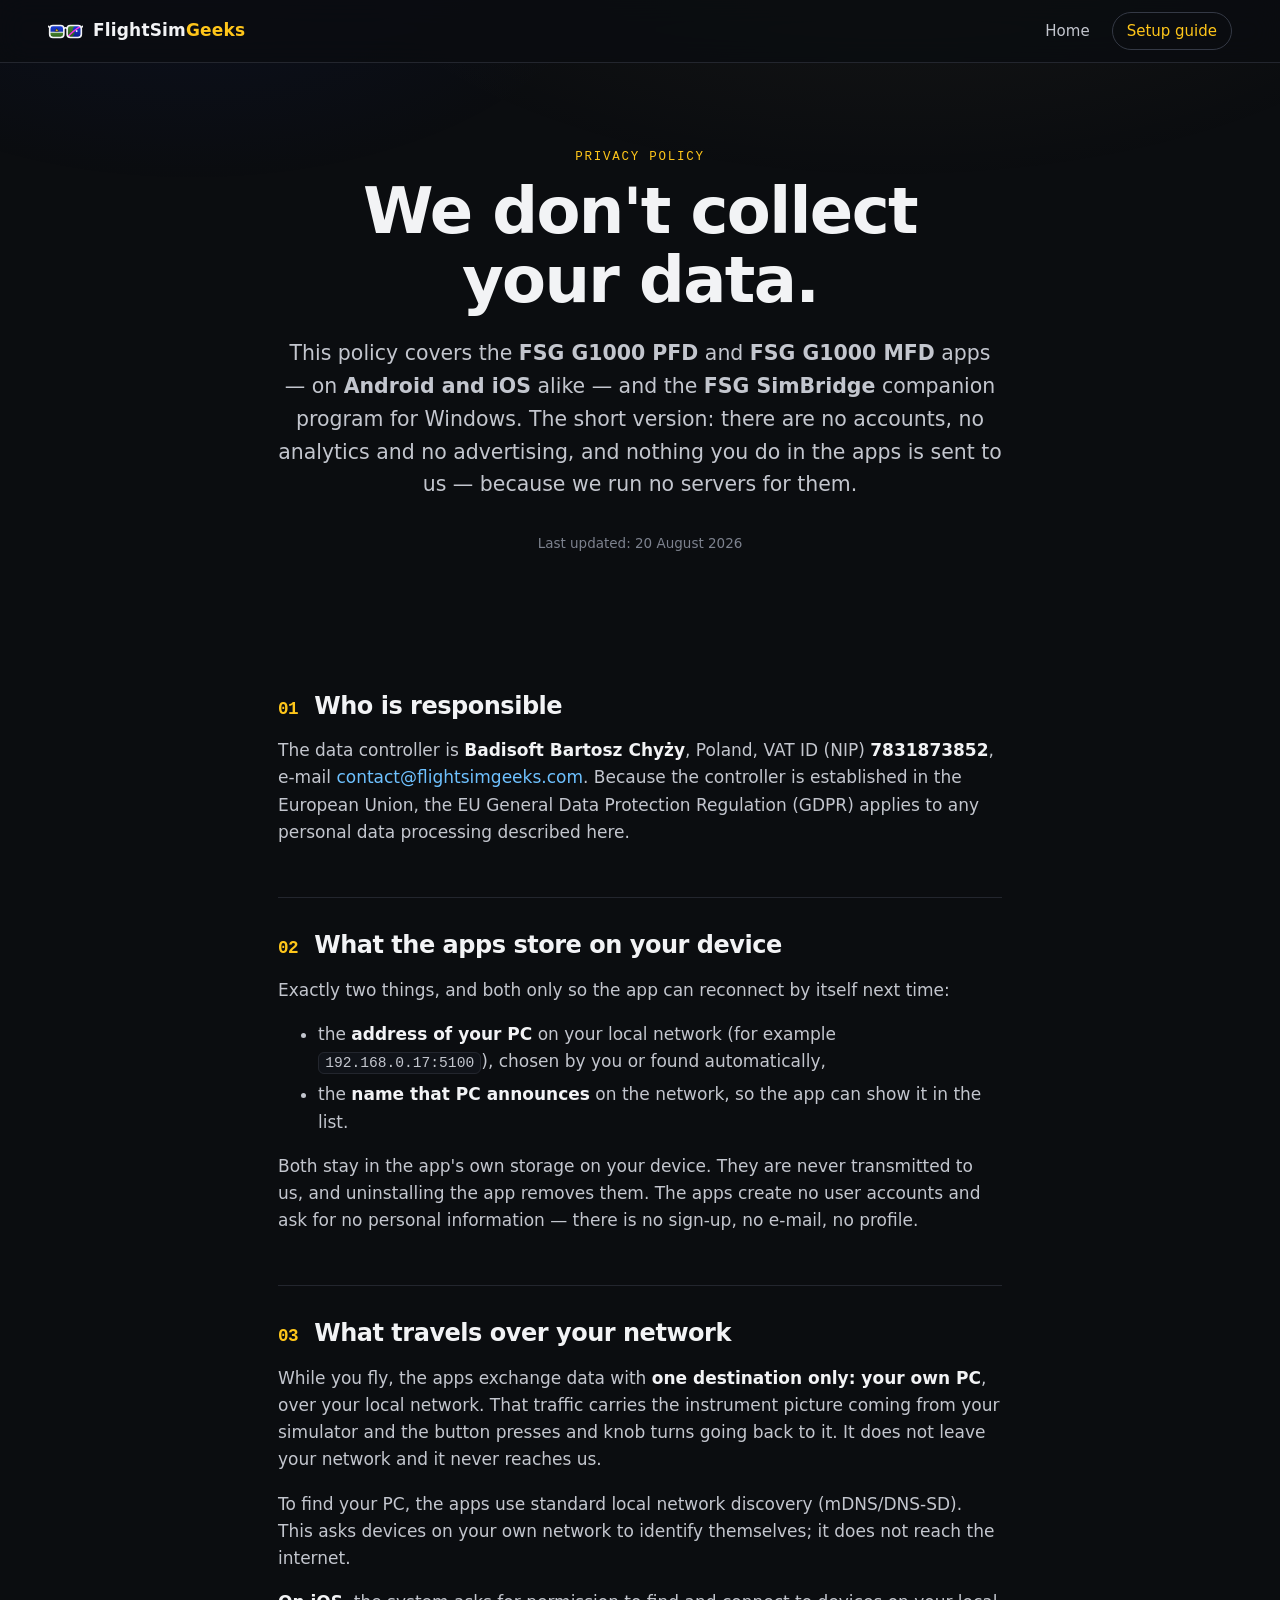
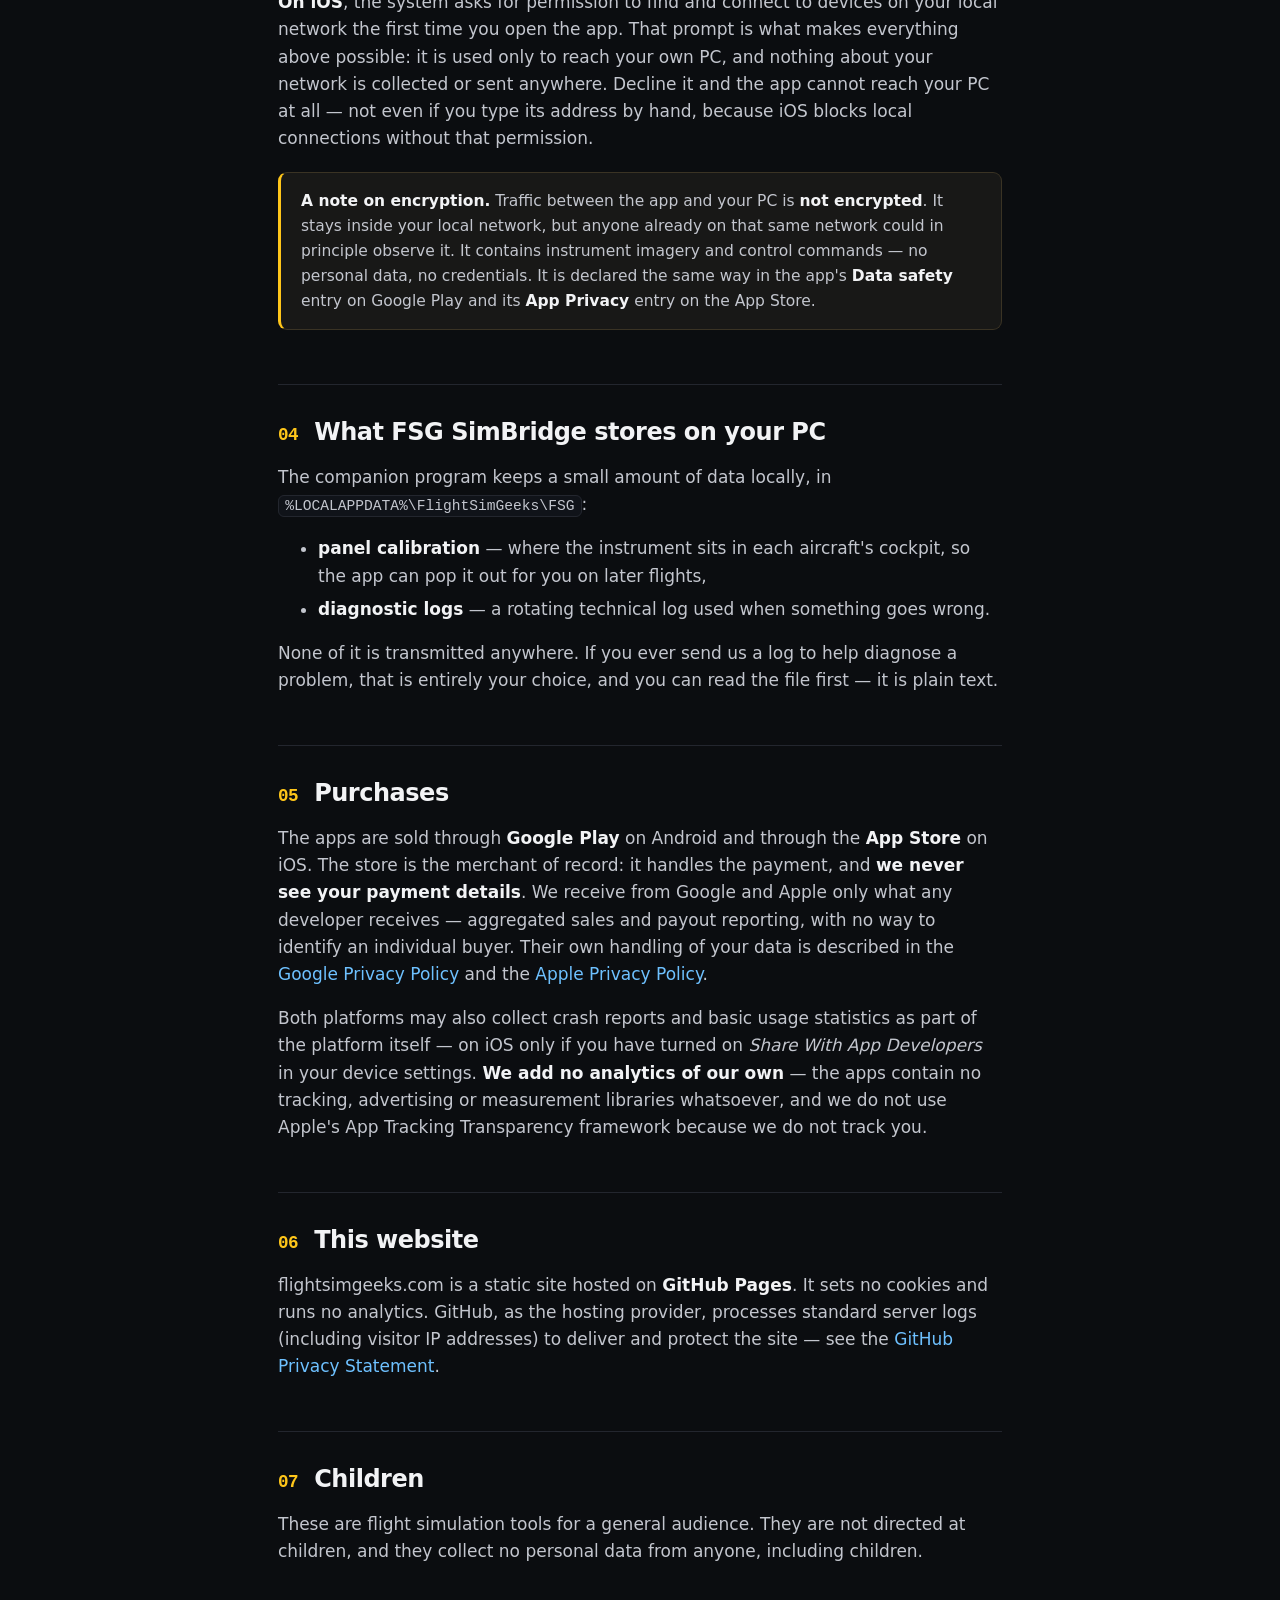
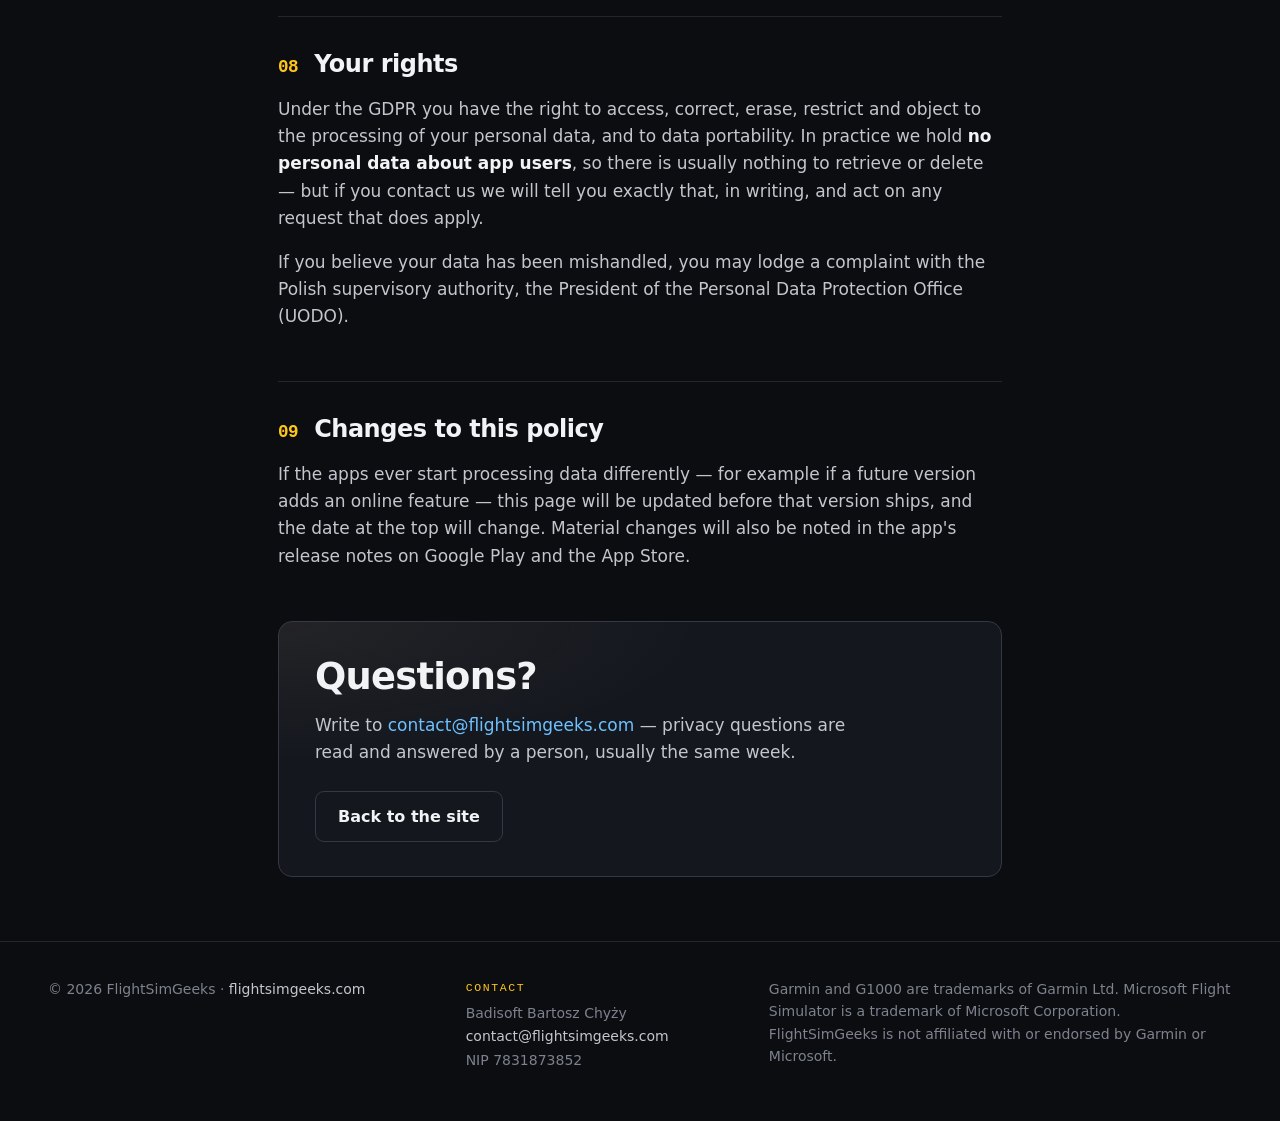
==== privacy/index.html @ 8a88ab3f "prods" ====
<!doctype html>
<html lang="en">
<head>
  <meta charset="utf-8">
  <meta name="viewport" content="width=device-width, initial-scale=1">
  <title>FlightSimGeeks | Privacy Policy</title>
  <meta name="description" content="Privacy policy for the FSG G1000 PFD and FSG G1000 MFD apps and the FSG SimBridge companion program. No accounts, no analytics, no data sent to us.">
  <meta name="theme-color" content="#0b0d10">
  <!-- Komplet og: ten adres jest wklejany w listingi sklepów i w odpowiedzi na pytania
       o prywatność — bez tego udostępniony link pokazuje goły URL. -->
  <meta property="og:site_name" content="FlightSimGeeks">
  <meta property="og:title" content="Privacy Policy — FlightSimGeeks">
  <meta property="og:description" content="No accounts, no analytics, no advertising: the FSG G1000 apps talk to one destination only — your own PC on your own network.">
  <meta property="og:type" content="website">
  <!-- ⚠ Ten adres trafia do listingu obu aplikacji w Google Play i w App Store i musi żyć
       tak długo, jak aplikacje stoją w sklepach. Nie zmieniać ścieżki /privacy/. -->
  <meta property="og:url" content="https://flightsimgeeks.com/privacy/">
  <meta property="og:image" content="https://flightsimgeeks.com/assets/img/og-image.jpg">
  <meta property="og:image:width" content="1200">
  <meta property="og:image:height" content="630">
  <meta property="og:image:alt" content="The FSG G1000 PFD app: a live primary flight display framed by the touch bezel with knobs, softkeys and autopilot keys.">
  <meta name="twitter:card" content="summary_large_image">
  <link rel="canonical" href="https://flightsimgeeks.com/privacy/">
  <link rel="icon" type="image/svg+xml" href="../assets/img/favicon.svg">
  <link rel="apple-touch-icon" href="../assets/img/apple-touch-icon.png">
  <link rel="stylesheet" href="../assets/site.css">
</head>
<body>

<header class="nav">
  <div class="container nav-inner">
    <a class="brand" href="../">
      <img src="../assets/img/logo-fsg.svg" alt="" width="35" height="24">
      <span>FlightSim<span class="brand-accent">Geeks</span></span>
    </a>
    <nav class="nav-links">
      <a href="../">Home</a>
      <a class="nav-cta" href="../setup/">Setup guide</a>
    </nav>
  </div>
</header>

<main>
  <section class="hero">
    <div class="container guide">
      <p class="kicker">Privacy Policy</p>
      <h1>We don't collect your data.</h1>
      <p class="lead">
        This policy covers the <b>FSG G1000 PFD</b> and <b>FSG G1000 MFD</b> apps — on
        <b>Android and iOS</b> alike — and the <b>FSG SimBridge</b> companion program for
        Windows. The short version: there are no accounts, no analytics and no advertising,
        and nothing you do in the apps is sent to us — because we run no servers for them.
      </p>
      <p class="fineprint">Last updated: 20 August 2026</p>
    </div>
  </section>

  <section class="mt-0">
    <div class="container guide">

      <div class="guide-step">
        <h2><span class="no">01</span>Who is responsible</h2>
        <p>
          The data controller is <b>Badisoft Bartosz Chyży</b>, Poland, VAT ID (NIP)
          <b>7831873852</b>, e-mail <a href="mailto:contact@flightsimgeeks.com">contact@flightsimgeeks.com</a>.
          Because the controller is established in the European Union, the EU General Data
          Protection Regulation (GDPR) applies to any personal data processing described here.
        </p>
      </div>

      <div class="guide-step">
        <h2><span class="no">02</span>What the apps store on your device</h2>
        <p>Exactly two things, and both only so the app can reconnect by itself next time:</p>
        <ul>
          <li>the <b>address of your PC</b> on your local network (for example
              <code>192.168.0.17:5100</code>), chosen by you or found automatically,</li>
          <li>the <b>name that PC announces</b> on the network, so the app can show it in the list.</li>
        </ul>
        <p>
          Both stay in the app's own storage on your device. They are never transmitted to us,
          and uninstalling the app removes them. The apps create no user accounts and ask for
          no personal information — there is no sign-up, no e-mail, no profile.
        </p>
      </div>

      <div class="guide-step">
        <h2><span class="no">03</span>What travels over your network</h2>
        <p>
          While you fly, the apps exchange data with <b>one destination only: your own PC</b>,
          over your local network. That traffic carries the instrument picture coming from your
          simulator and the button presses and knob turns going back to it. It does not leave
          your network and it never reaches us.
        </p>
        <p>
          To find your PC, the apps use standard local network discovery (mDNS/DNS-SD). This
          asks devices on your own network to identify themselves; it does not reach the internet.
        </p>
        <p>
          <b>On iOS</b>, the system asks for permission to find and connect to devices on your
          local network the first time you open the app. That prompt is what makes everything
          above possible: it is used only to reach your own PC, and nothing about your network
          is collected or sent anywhere. Decline it and the app cannot reach your PC at all —
          not even if you type its address by hand, because iOS blocks local connections
          without that permission.
        </p>
        <div class="callout warn">
          <b>A note on encryption.</b> Traffic between the app and your PC is
          <b>not encrypted</b>. It stays inside your local network, but anyone already on
          that same network could in principle observe it. It contains instrument imagery
          and control commands — no personal data, no credentials. It is declared the same
          way in the app's <b>Data safety</b> entry on Google Play and its <b>App Privacy</b>
          entry on the App Store.
        </div>
      </div>

      <div class="guide-step">
        <h2><span class="no">04</span>What FSG SimBridge stores on your PC</h2>
        <p>
          The companion program keeps a small amount of data locally, in
          <code>%LOCALAPPDATA%\FlightSimGeeks\FSG</code>:
        </p>
        <ul>
          <li><b>panel calibration</b> — where the instrument sits in each aircraft's cockpit,
              so the app can pop it out for you on later flights,</li>
          <li><b>diagnostic logs</b> — a rotating technical log used when something goes wrong.</li>
        </ul>
        <p>
          None of it is transmitted anywhere. If you ever send us a log to help diagnose a
          problem, that is entirely your choice, and you can read the file first — it is
          plain text.
        </p>
      </div>

      <div class="guide-step">
        <h2><span class="no">05</span>Purchases</h2>
        <p>
          The apps are sold through <b>Google Play</b> on Android and through the
          <b>App Store</b> on iOS. The store is the merchant of record: it handles the payment,
          and <b>we never see your payment details</b>. We receive from Google and Apple only
          what any developer receives — aggregated sales and payout reporting, with no way to
          identify an individual buyer. Their own handling of your data is described in the
          <a href="https://policies.google.com/privacy" rel="noopener">Google Privacy Policy</a>
          and the
          <a href="https://www.apple.com/legal/privacy/" rel="noopener">Apple Privacy Policy</a>.
        </p>
        <p>
          Both platforms may also collect crash reports and basic usage statistics as part of the
          platform itself — on iOS only if you have turned on <i>Share With App Developers</i> in
          your device settings. <b>We add no analytics of our own</b> — the apps contain no
          tracking, advertising or measurement libraries whatsoever, and we do not use Apple's
          App Tracking Transparency framework because we do not track you.
        </p>
      </div>

      <div class="guide-step">
        <h2><span class="no">06</span>This website</h2>
        <p>
          flightsimgeeks.com is a static site hosted on <b>GitHub Pages</b>. It sets no cookies
          and runs no analytics. GitHub, as the hosting provider, processes standard server logs
          (including visitor IP addresses) to deliver and protect the site — see the
          <a href="https://docs.github.com/site-policy/privacy-policies/github-general-privacy-statement" rel="noopener">GitHub Privacy Statement</a>.
        </p>
      </div>

      <div class="guide-step">
        <h2><span class="no">07</span>Children</h2>
        <p>
          These are flight simulation tools for a general audience. They are not directed at
          children, and they collect no personal data from anyone, including children.
        </p>
      </div>

      <div class="guide-step">
        <h2><span class="no">08</span>Your rights</h2>
        <p>
          Under the GDPR you have the right to access, correct, erase, restrict and object to
          the processing of your personal data, and to data portability. In practice we hold
          <b>no personal data about app users</b>, so there is usually nothing to retrieve or
          delete — but if you contact us we will tell you exactly that, in writing, and act on
          any request that does apply.
        </p>
        <p>
          If you believe your data has been mishandled, you may lodge a complaint with the Polish
          supervisory authority, the President of the Personal Data Protection Office (UODO).
        </p>
      </div>

      <div class="guide-step">
        <h2><span class="no">09</span>Changes to this policy</h2>
        <p>
          If the apps ever start processing data differently — for example if a future version
          adds an online feature — this page will be updated before that version ships, and the
          date at the top will change. Material changes will also be noted in the app's release
          notes on Google Play and the App Store.
        </p>
      </div>

      <div class="setup-teaser">
        <div>
          <h2 class="mt-0">Questions?</h2>
          <p class="teaser-lead">
            Write to <a href="mailto:contact@flightsimgeeks.com">contact@flightsimgeeks.com</a> — privacy
            questions are read and answered by a person, usually the same week.
          </p>
        </div>
        <a class="btn btn-ghost" href="../">Back to the site</a>
      </div>

    </div>
  </section>
</main>

<footer>
  <div class="container footer-inner">
    <div>
      © 2026 FlightSimGeeks ·
      <a href="../">flightsimgeeks.com</a>
    </div>
    <div class="footer-contact">
      <span class="footer-label">Contact</span>
      Badisoft Bartosz Chyży<br>
      <a href="mailto:contact@flightsimgeeks.com">contact@flightsimgeeks.com</a><br>
      NIP 7831873852
    </div>
    <div class="trademark">
      Garmin and G1000 are trademarks of Garmin Ltd. Microsoft Flight Simulator is a trademark
      of Microsoft Corporation. FlightSimGeeks is not affiliated with or endorsed by Garmin
      or Microsoft.
    </div>
  </div>
</footer>

</body>
</html>
---- assets/site.css ----
/* FlightSimGeeks — wspólny arkusz obu stron.
   Świadomie jeden, ciemny motyw: produkt to nocny kokpit (czarny bezel G1000),
   strona ma wyglądać jak jego przedłużenie. Zero zewnętrznych zależności —
   fonty systemowe, wszystko w tym pliku. */

:root {
  /* Tła: dokładnie rodzina aplikacji — splash/bezel to #0B0D10 (fsg_colors.xml),
     ekrany startowe grają odcieniami #07080a–#14161c. */
  --bg: #0b0d10;
  --bg-elev: #101319;
  --bg-card: #14171e;
  --border: #23262e;
  --border-bright: #343945;

  /* Tekst — wartości z ekranów startowych aplikacji (styles.css klienta). */
  --text: #f2f3f5;
  --text-dim: #c3c6ce;
  --muted: #7d828e;

  /* Akcenty żywcem z aplikacji: #FFC61A (znak PFD, logo, favicon), magenta #F531E0
     (znak MFD), błękit #6ec1ff (odnośniki), zieleń #6ee38a (stan ready).
     Strona ma dokładnie jedną żółć — kanarkową ze znaku; --accent-strong to jej
     jaśniejszy odcień na hover, nie osobny kolor. */
  --accent: #ffc61a;
  --accent-strong: #ffd65c;
  --link: #6ec1ff;
  --link-strong: #9dd6ff;
  --magenta: #f531e0;
  --ok: #6ee38a;

  --radius: 14px;
  --radius-sm: 9px;
  /* 1080 wyglądało biednie na monitorach 21:9 — strona ma oddychać na szerokich ekranach. */
  --container: 1360px;

  --font: ui-sans-serif, system-ui, "Segoe UI", Roboto, "Helvetica Neue", Arial, sans-serif;
  --mono: ui-monospace, "Cascadia Code", "JetBrains Mono", Consolas, monospace;
}

* { box-sizing: border-box; }

@media (prefers-reduced-motion: no-preference) {
  html { scroll-behavior: smooth; }
}

/* Kotwice nie mogą chować nagłówka pod przyklejonym paskiem nawigacji (62px). */
[id] { scroll-margin-top: 78px; }

/* Widoczny fokus dla klawiatury — domyślna obwódka UA ginie na tym tle. */
:is(a, button, summary):focus-visible {
  outline: 2px solid var(--link);
  outline-offset: 2px;
}

body {
  margin: 0;
  background: var(--bg);
  color: var(--text);
  font-family: var(--font);
  font-size: 17px;
  line-height: 1.6;
  -webkit-font-smoothing: antialiased;
  text-rendering: optimizeLegibility;
}

/* Delikatna poświata u góry strony — jedyny "efekt", reszta to typografia. */
body::before {
  content: "";
  position: fixed;
  inset: 0;
  pointer-events: none;
  background:
    radial-gradient(900px 420px at 70% -10%, rgba(224, 200, 143, 0.06), transparent 65%),
    radial-gradient(700px 380px at 15% -5%, rgba(27, 62, 214, 0.08), transparent 60%);
  z-index: 0;
}

main, header, footer { position: relative; z-index: 1; }

a { color: var(--link); text-decoration: none; }
a:hover { color: var(--link-strong); text-decoration: underline; text-underline-offset: 3px; }

code, kbd {
  font-family: var(--mono);
  font-size: 0.86em;
  background: var(--bg-elev);
  border: 1px solid var(--border);
  border-radius: 6px;
  padding: 0.12em 0.42em;
}

/* Klawisz to zawsze jeden krótki token — nigdy się nie łamie. */
kbd { white-space: nowrap; border-bottom-width: 2px; }

/* Kod też zostaje w jednej linii, dopóki się mieści: break-word dzieli słowo dopiero
   wtedy, gdy inaczej wypchnęłoby stronę w bok. Robiła to ścieżka
   %LOCALAPPDATA%\FlightSimGeeks\FSG w polityce prywatności przy 320px. Krótkie tokeny
   (192.168.0.17, ipconfig) mieszczą się zawsze, więc nigdy nie są dzielone. */
code { overflow-wrap: break-word; }

.container {
  max-width: var(--container);
  margin: 0 auto;
  padding: 0 clamp(24px, 4vw, 48px);
}

/* ── Nawigacja ─────────────────────────────────────────────────────────── */

.nav {
  position: sticky;
  top: 0;
  z-index: 10;
  backdrop-filter: blur(14px);
  background: rgba(10, 13, 17, 0.82);
  border-bottom: 1px solid var(--border);
}

.nav-inner {
  display: flex;
  align-items: center;
  gap: 28px;
  min-height: 62px;
}

.brand {
  display: flex;
  align-items: center;
  gap: 10px;
  font-weight: 700;
  letter-spacing: 0.01em;
  color: var(--text);
  white-space: nowrap;
}
.brand:hover { text-decoration: none; color: var(--text); }
.brand svg, .brand img { display: block; }
.brand-accent { color: var(--accent); }

.nav-links {
  display: flex;
  align-items: center;
  gap: 22px;
  margin-left: auto;
  font-size: 15px;
}
.nav-links a { color: var(--text-dim); }
.nav-links a:hover { color: var(--text); text-decoration: none; }
.nav-links a.nav-cta {
  color: var(--accent);
  border: 1px solid var(--border-bright);
  border-radius: 999px;
  padding: 6px 14px;
}
.nav-links a.nav-cta:hover { border-color: var(--accent); }

/* ── Hero ──────────────────────────────────────────────────────────────── */

/* Hero jest wyśrodkowany: urządzenia pod spodem są symetryczne, więc tekst
   dosunięty do lewej robił nierównowagę na szerokich ekranach. */
.hero { padding: 84px 0 40px; text-align: center; }

.hero h1 {
  font-size: clamp(2.3rem, 5vw, 4.2rem);
  line-height: 1.08;
  letter-spacing: -0.025em;
  margin: 0 auto 22px;
}

.hero h1 .grad {
  background: linear-gradient(92deg, var(--accent) 10%, var(--magenta) 90%);
  -webkit-background-clip: text;
  background-clip: text;
  color: transparent;
}

.hero .lead {
  font-size: clamp(1.05rem, 1.6vw, 1.3rem);
  color: var(--text-dim);
  /* Co najmniej szerokość akapitów sekcji (720px) — na dużych ekranach więcej. */
  max-width: 72ch;
  margin: 0 auto 32px;
}

.hero-actions {
  display: flex;
  flex-wrap: wrap;
  gap: 14px;
  align-items: center;
  justify-content: center;
}

/* Wizual pod hero: dwa urządzenia (PFD + MFD) obok siebie na szerokich ekranach,
   jedno pod drugim na wąskich. Ma własny, dużo szerszy kontener niż reszta strony —
   tablety mają robić wrażenie. */
.container-hero {
  max-width: 1880px;
  margin: 0 auto;
  padding: 0 clamp(24px, 3vw, 48px);
}

.hero-visual { margin: 56px 0 8px; }
.hero-devices {
  display: grid;
  gap: clamp(18px, 2.5vw, 30px);
  grid-template-columns: repeat(auto-fit, minmax(440px, 1fr));
  align-items: start;
}
@media (max-width: 520px) {
  .hero-devices { grid-template-columns: 1fr; }
}
.hero-devices .device { max-width: none; }
.device-label {
  text-align: center;
  font-family: var(--mono);
  font-size: 12.5px;
  letter-spacing: 0.14em;
  text-transform: uppercase;
  color: var(--accent);
  margin: 14px 0 0;
}
.device-label.is-magenta { color: var(--magenta); }

/* ── Przyciski i odznaki sklepów ───────────────────────────────────────── */

.btn {
  display: inline-flex;
  align-items: center;
  gap: 10px;
  border-radius: var(--radius-sm);
  padding: 12px 22px;
  font-size: 16px;
  font-weight: 600;
  border: 1px solid transparent;
  cursor: pointer;
}
.btn:hover { text-decoration: none; }

.btn-primary {
  background: var(--accent);
  color: #241a05;
}
.btn-primary:hover { background: var(--accent-strong); color: #241a05; }

.btn-ghost {
  border-color: var(--border-bright);
  color: var(--text);
}
.btn-ghost:hover { border-color: var(--accent); color: var(--text); }

/* Element jeszcze nieaktywny (np. pobieranie przed publikacją wydania). */
.btn.is-soon { opacity: 0.7; pointer-events: none; }

/* Odznaki sklepów: ciemne pigułki z glifem i dwiema liniami tekstu. */
.store-badge {
  display: inline-flex;
  align-items: center;
  gap: 11px;
  background: #05070a;
  border: 1px solid var(--border-bright);
  border-radius: 12px;
  padding: 9px 18px 9px 14px;
  color: var(--text);
  line-height: 1.15;
}
.store-badge:hover { border-color: var(--accent); text-decoration: none; color: var(--text); }
.store-badge svg { flex: none; }
.store-badge .small { display: block; font-size: 11px; color: var(--text-dim); }
.store-badge .big { display: block; font-size: 16.5px; font-weight: 650; letter-spacing: 0.01em; }
.store-badge.is-soon { opacity: 0.7; pointer-events: none; filter: saturate(0.6); }

.store-note { font-size: 13px; color: var(--muted); margin-top: 10px; }

/* ── Sekcje ────────────────────────────────────────────────────────────── */

section { padding: 64px 0; }

.section-head { max-width: 720px; margin-bottom: 44px; }

.kicker {
  font-family: var(--mono);
  font-size: 12.5px;
  letter-spacing: 0.14em;
  text-transform: uppercase;
  color: var(--accent);
  margin: 0 0 10px;
}

h2 {
  font-size: clamp(1.7rem, 3.4vw, 2.3rem);
  line-height: 1.15;
  letter-spacing: -0.02em;
  margin: 0 0 14px;
}

.section-head p { color: var(--text-dim); margin: 0; }

/* ── Karty features ────────────────────────────────────────────────────── */

/* min(…, 100%) w każdej siatce: bez tego auto-fit wymusza tor szerszy niż kontener
   i strona dostaje poziomy pasek przewijania na wąskim telefonie (karty produktów
   robiły to przy 320px). Powyżej progu układ jest identyczny co do piksela. */
.grid {
  display: grid;
  gap: 18px;
  grid-template-columns: repeat(auto-fit, minmax(min(270px, 100%), 1fr));
}
/* Sześć kart features: na szerokim ekranie 3+3 zamiast 4+2. */
@media (min-width: 1100px) {
  .grid { grid-template-columns: repeat(3, 1fr); }
}

.card {
  background: var(--bg-card);
  border: 1px solid var(--border);
  border-radius: var(--radius);
  padding: 24px;
}
.card:hover { border-color: var(--border-bright); }

.card h3 {
  margin: 0 0 8px;
  font-size: 1.08rem;
  letter-spacing: -0.01em;
  display: flex;
  align-items: center;
  gap: 10px;
}
.card h3 svg { flex: none; color: var(--accent); }
.card p { margin: 0; color: var(--text-dim); font-size: 15.5px; }

/* ── "Jak to działa" — trzy kroki ──────────────────────────────────────── */

.steps {
  display: grid;
  gap: 18px;
  grid-template-columns: repeat(auto-fit, minmax(min(250px, 100%), 1fr));
  counter-reset: step;
}

.step {
  background: var(--bg-card);
  border: 1px solid var(--border);
  border-radius: var(--radius);
  padding: 24px;
  counter-increment: step;
}

.step::before {
  content: "0" counter(step);
  display: block;
  font-family: var(--mono);
  font-size: 13px;
  color: var(--accent);
  letter-spacing: 0.12em;
  margin-bottom: 12px;
}

.step h3 { margin: 0 0 8px; font-size: 1.08rem; }
.step p { margin: 0; color: var(--text-dim); font-size: 15.5px; }

/* ── Statystyki (liczby zmierzone) ─────────────────────────────────────── */

.stats {
  display: grid;
  gap: 18px;
  grid-template-columns: repeat(auto-fit, minmax(min(200px, 100%), 1fr));
  text-align: center;
}

.stat {
  border: 1px solid var(--border);
  border-radius: var(--radius);
  padding: 26px 18px;
  background: var(--bg-elev);
}

.stat .num {
  font-family: var(--mono);
  font-size: clamp(1.9rem, 4vw, 2.6rem);
  font-weight: 700;
  color: var(--accent);
  letter-spacing: -0.02em;
}
.stat .num sub, .stat .num small { font-size: 0.45em; color: var(--text-dim); font-weight: 500; }
.stat .desc { color: var(--text-dim); font-size: 14.5px; margin-top: 6px; }

/* ── Sekcja produktów (PFD / MFD) ──────────────────────────────────────── */

.products {
  display: grid;
  gap: 22px;
  grid-template-columns: repeat(auto-fit, minmax(min(320px, 100%), 1fr));
}

.product {
  background: var(--bg-card);
  border: 1px solid var(--border);
  border-radius: var(--radius);
  padding: 28px;
  display: flex;
  flex-direction: column;
  gap: 14px;
}

.product .tag {
  align-self: flex-start;
  font-family: var(--mono);
  font-size: 12px;
  letter-spacing: 0.12em;
  padding: 4px 10px;
  border-radius: 999px;
  border: 1px solid var(--border-bright);
  color: var(--accent);
}
.product .tag.tag-magenta { color: var(--magenta); }

.product h3 { margin: 0; font-size: 1.35rem; letter-spacing: -0.015em; }
.product p { margin: 0; color: var(--text-dim); font-size: 15.5px; flex-grow: 1; }
.badges { display: flex; flex-wrap: wrap; gap: 10px; }
.product img { width: 100%; height: auto; border-radius: var(--radius-sm); border: 1px solid var(--border); background: #000; }
.product .product-icon { width: 64px; height: 64px; border: 0; background: none; }

/* ── Callouty ──────────────────────────────────────────────────────────── */

/* Wzór .startup-fix z aplikacji: cienka ramka, lewa krawędź akcentem, tło ledwo podbite. */
.callout {
  border: 1px solid var(--border);
  border-left: 3px solid var(--link);
  background: var(--bg-elev);
  border-radius: var(--radius-sm);
  padding: 16px 20px;
  font-size: 15.5px;
  color: var(--text-dim);
  margin: 20px 0;
}
.callout.warn {
  border-color: #3a3324;
  border-left: 3px solid var(--accent);
  background: rgba(224, 200, 143, 0.06);
}
.callout b, .callout strong { color: var(--text); }

/* ── Strona setup: kroki-numerowane sekcje ─────────────────────────────── */

/* Prosta proza instrukcji zostaje w szerokości czytelnej dla oka,
   niezależnie od szerokości kontenera. */
.guide { max-width: 820px; }

.guide-step { padding: 34px 0; border-top: 1px solid var(--border); }
.guide-step:first-of-type { border-top: 0; }

.guide-step > h2 {
  display: flex;
  align-items: baseline;
  gap: 16px;
  font-size: 1.5rem;
}

.guide-step .no {
  font-family: var(--mono);
  color: var(--accent);
  font-size: 1.1rem;
  flex: none;
}

.guide-step p, .guide-step li { color: var(--text-dim); }
.guide-step li { margin: 6px 0; }
.guide-step b, .guide-step strong { color: var(--text); }
.guide-step img { max-width: 100%; border-radius: var(--radius-sm); border: 1px solid var(--border); }

/* Checklista jak w aplikacji (ekran "Required on your PC"). */
.checklist { list-style: none; padding: 0; margin: 16px 0; }
.checklist li {
  display: flex;
  align-items: center;
  gap: 12px;
  padding: 10px 16px;
  border: 1px solid var(--border);
  border-radius: var(--radius-sm);
  margin: 8px 0;
  background: var(--bg-elev);
  font-size: 15.5px;
}
.checklist .dot {
  flex: none;
  width: 9px; height: 9px;
  border-radius: 50%;
  background: var(--ok);
  box-shadow: 0 0 8px rgba(110, 227, 138, 0.55); /* poświata jak .startup-dot w aplikacji */
}

/* ── Akordeon (FAQ / troubleshooting) ──────────────────────────────────── */

details {
  border: 1px solid var(--border);
  border-radius: var(--radius-sm);
  background: var(--bg-card);
  margin: 10px 0;
  overflow: hidden;
}

summary {
  cursor: pointer;
  padding: 15px 20px;
  font-weight: 600;
  font-size: 15.5px;
  list-style: none;
  display: flex;
  align-items: center;
  gap: 12px;
}
summary::-webkit-details-marker { display: none; }
summary::before {
  content: "+";
  font-family: var(--mono);
  color: var(--accent);
  flex: none;
  width: 1em;
}
details[open] summary::before { content: "–"; }
details .body { padding: 0 20px 18px 20px; color: var(--text-dim); font-size: 15px; }
details .body > :first-child { margin-top: 0; }
details .body > :last-child { margin-bottom: 0; }

/* ── Stopka ────────────────────────────────────────────────────────────── */

footer {
  border-top: 1px solid var(--border);
  padding: 36px 0 48px;
  color: var(--muted);
  font-size: 14px;
}
.footer-inner { display: flex; flex-wrap: wrap; gap: 18px 40px; justify-content: space-between; }
.footer-inner a { color: var(--text-dim); }

/* ── Ramka urządzenia (zrzut z aplikacji w "tablecie") ─────────────────── */

.device {
  max-width: 920px;
  margin: 0 auto;
  padding: clamp(10px, 1.8vw, 18px);
  background: linear-gradient(180deg, #17171b, #0d0d0f 60%);
  border: 1px solid #26262b;
  border-radius: 22px;
  box-shadow:
    inset 0 1px 0 rgba(255, 255, 255, 0.06),
    0 30px 90px rgba(0, 0, 0, 0.6);
}
.device img {
  display: block;
  width: 100%;
  height: auto;
  border-radius: 10px;
  background: #000;
}

.visual-caption {
  text-align: center;
  color: var(--muted);
  font-size: 13.5px;
  margin-top: 14px;
}

.fineprint {
  color: var(--muted);
  font-size: 13.5px;
  margin: 16px 0 0;
}

/* ── Nagłówek karty produktu ───────────────────────────────────────────── */

.product-head { display: flex; align-items: center; gap: 16px; }
.product-head h3 { margin: 0; }
.product-icon { flex: none; border-radius: 16px; }

/* ── Zajawka instrukcji ────────────────────────────────────────────────── */

.setup-teaser {
  display: flex;
  flex-wrap: wrap;
  gap: 24px;
  align-items: center;
  justify-content: space-between;
  border: 1px solid var(--border-bright);
  border-radius: var(--radius);
  background:
    radial-gradient(600px 200px at 0% 0%, rgba(224, 200, 143, 0.07), transparent 70%),
    var(--bg-card);
  padding: 34px 36px;
}
.setup-teaser .teaser-lead { color: var(--text-dim); max-width: 52ch; margin: 0; }
.setup-teaser .btn { flex: none; }

/* ── Stopka: kontakt i znaki towarowe ──────────────────────────────────── */

.footer-inner .trademark { max-width: 52ch; }

.footer-contact { line-height: 1.7; }
.footer-contact .footer-label {
  display: block;
  font-family: var(--mono);
  font-size: 11.5px;
  letter-spacing: 0.14em;
  text-transform: uppercase;
  color: var(--accent);
  margin-bottom: 4px;
}

/* ── Drobiazgi ─────────────────────────────────────────────────────────── */

.center { text-align: center; }
.mt-0 { margin-top: 0; }

@media (max-width: 640px) {
  .hero { padding: 56px 0 28px; }
  section { padding: 48px 0; }
}

/* ── Nawigacja na wąskich ekranach ─────────────────────────────────────── */

/* Próg 760px jest wyliczony, nie okrągły: tyle potrzebuje najszerszy pasek strony
   (setup — marka 171 + odstęp 28 + odnośniki 499 + marginesy kontenera). Poniżej
   desktopowy układ ściskał odnośniki tak, że CTA łamało się na dwie linie i wystawało
   poza kontener, a niżej — do 640px — odnośniki sekcji były po prostu chowane
   (display: none) i na telefonie nie było jak dojść do FAQ inaczej niż scrollem przez
   całą stronę. Zamiast obu tych zachowań: pasek przewijany w poziomie. */
@media (max-width: 760px) {
  .nav-inner { gap: 14px; }
  .nav-links {
    gap: 16px;
    font-size: 14px;
    min-width: 0;              /* bez tego flex nie pozwoli paskowi zwęzić się pod overflow */
    overflow-x: auto;
    overscroll-behavior-x: contain;
    scrollbar-width: none;     /* pasek przewijania psułby 62-pikselowy nagłówek */
    padding: 10px 0;           /* miejsce na obwódkę :focus-visible, którą overflow by ucięło */
  }
  .nav-links::-webkit-scrollbar { display: none; }
  .nav-links a { white-space: nowrap; }

  /* CTA nie może odjechać razem z resztą — na wąskim ekranie pasek pokazuje ledwie
     dwa odnośniki naraz, a to jest ten jeden, który musi być pod kciukiem zawsze.
     Zostaje przyklejony do prawej krawędzi; tło musi być kryjące, bo linki
     przewijają się pod spodem. */
  .nav-links a.nav-cta {
    position: sticky;
    right: 0;
    background: var(--bg);
  }
}

/* Na telefonie w pionie sam napis "FlightSimGeeks" bierze 171 z 272 dostępnych pikseli
   i najdłuższe CTA (setup: "Troubleshooting", 130px) przestaje się mieścić. Próg 430px
   też jest z sumy: marka + odstęp + CTA + marginesy kontenera. Poniżej zostaje sam
   znak — dalej prowadzi na stronę główną, a markę niesie nagłówek strony i stopka. */
@media (max-width: 430px) {
  .brand span { display: none; }
}
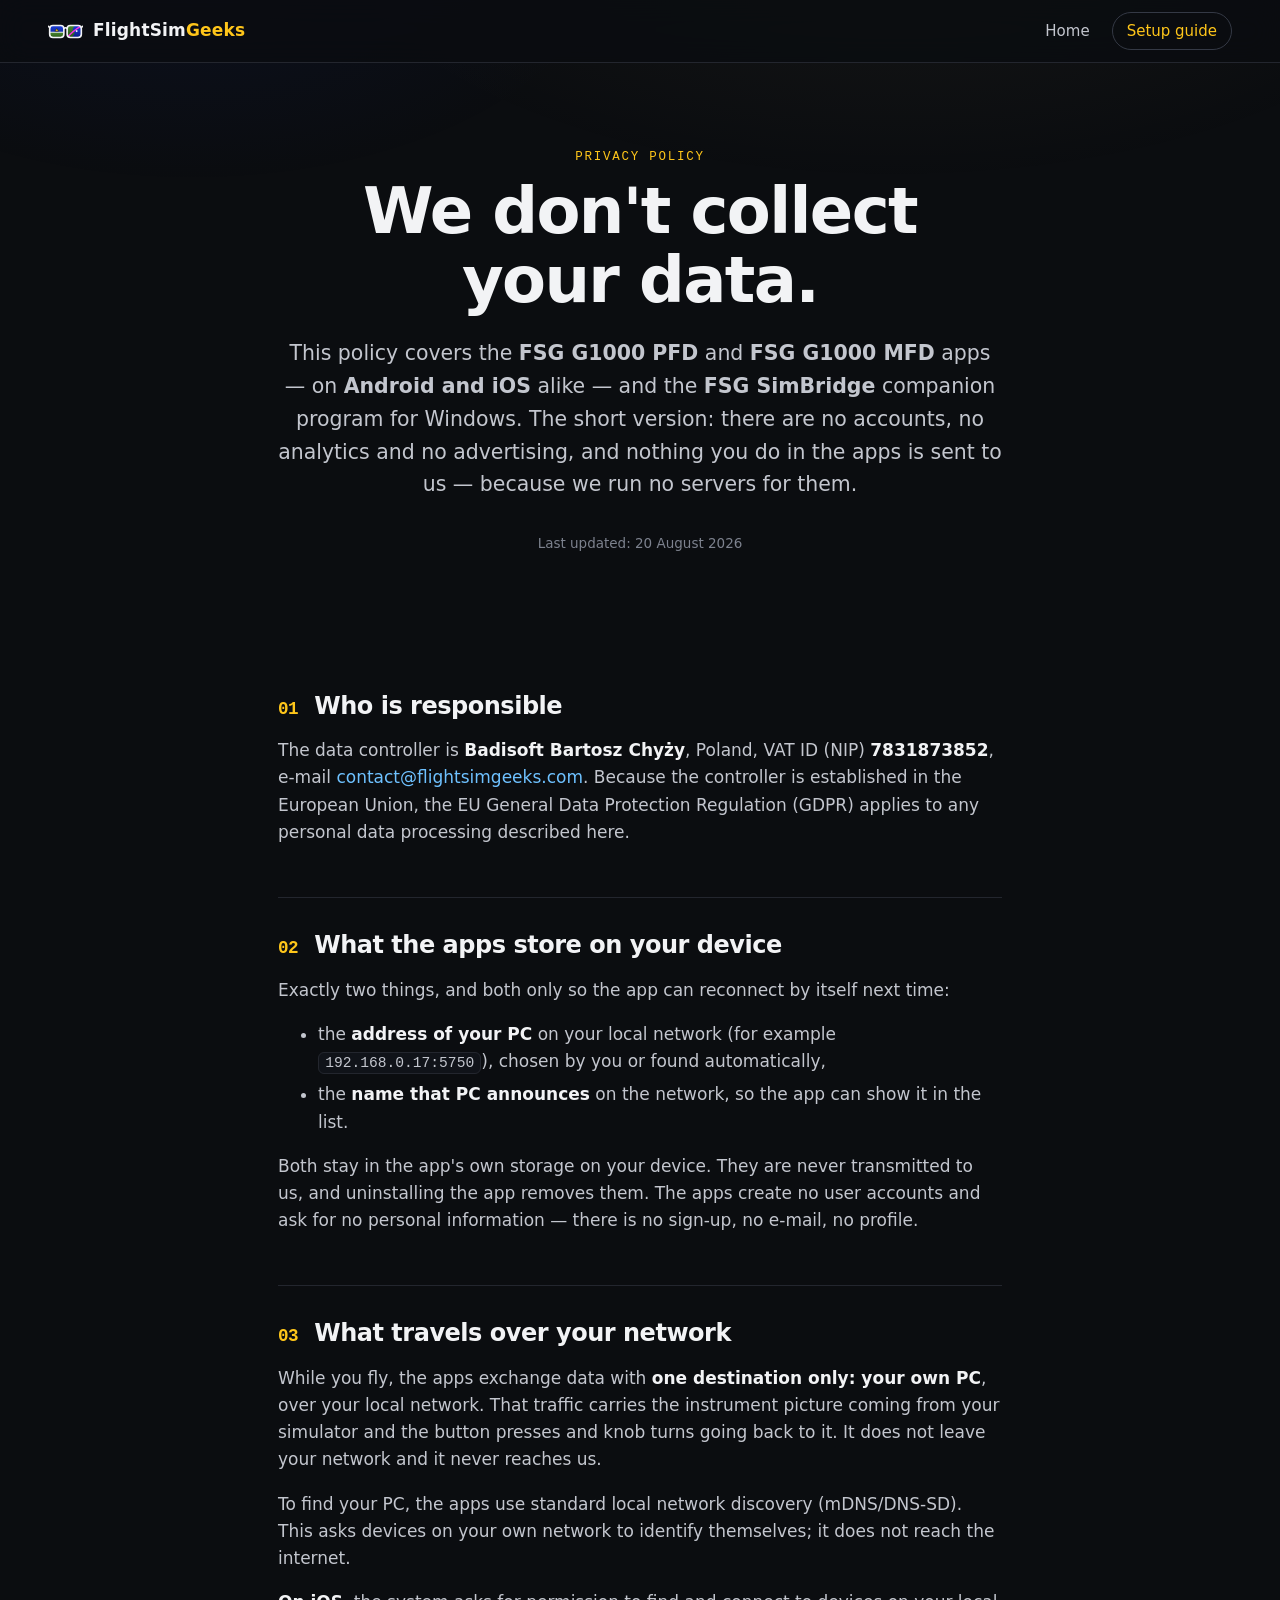
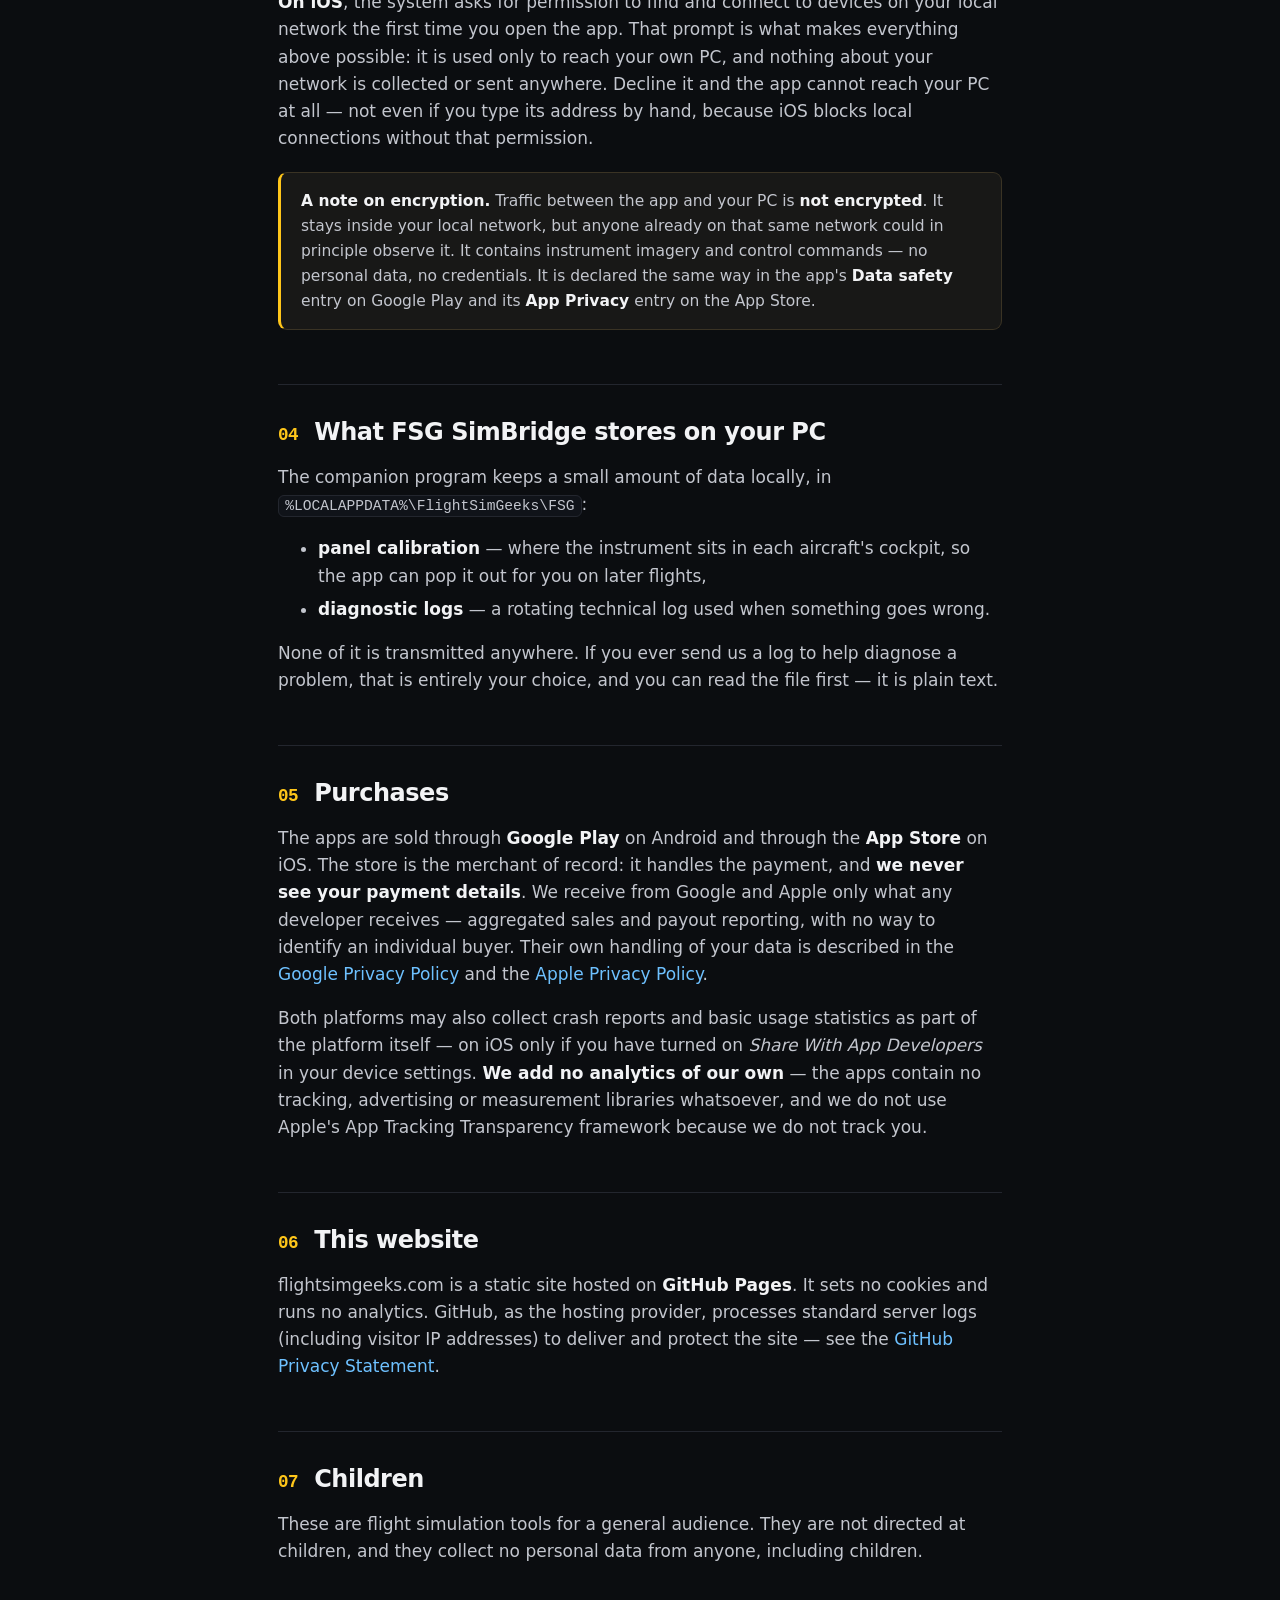
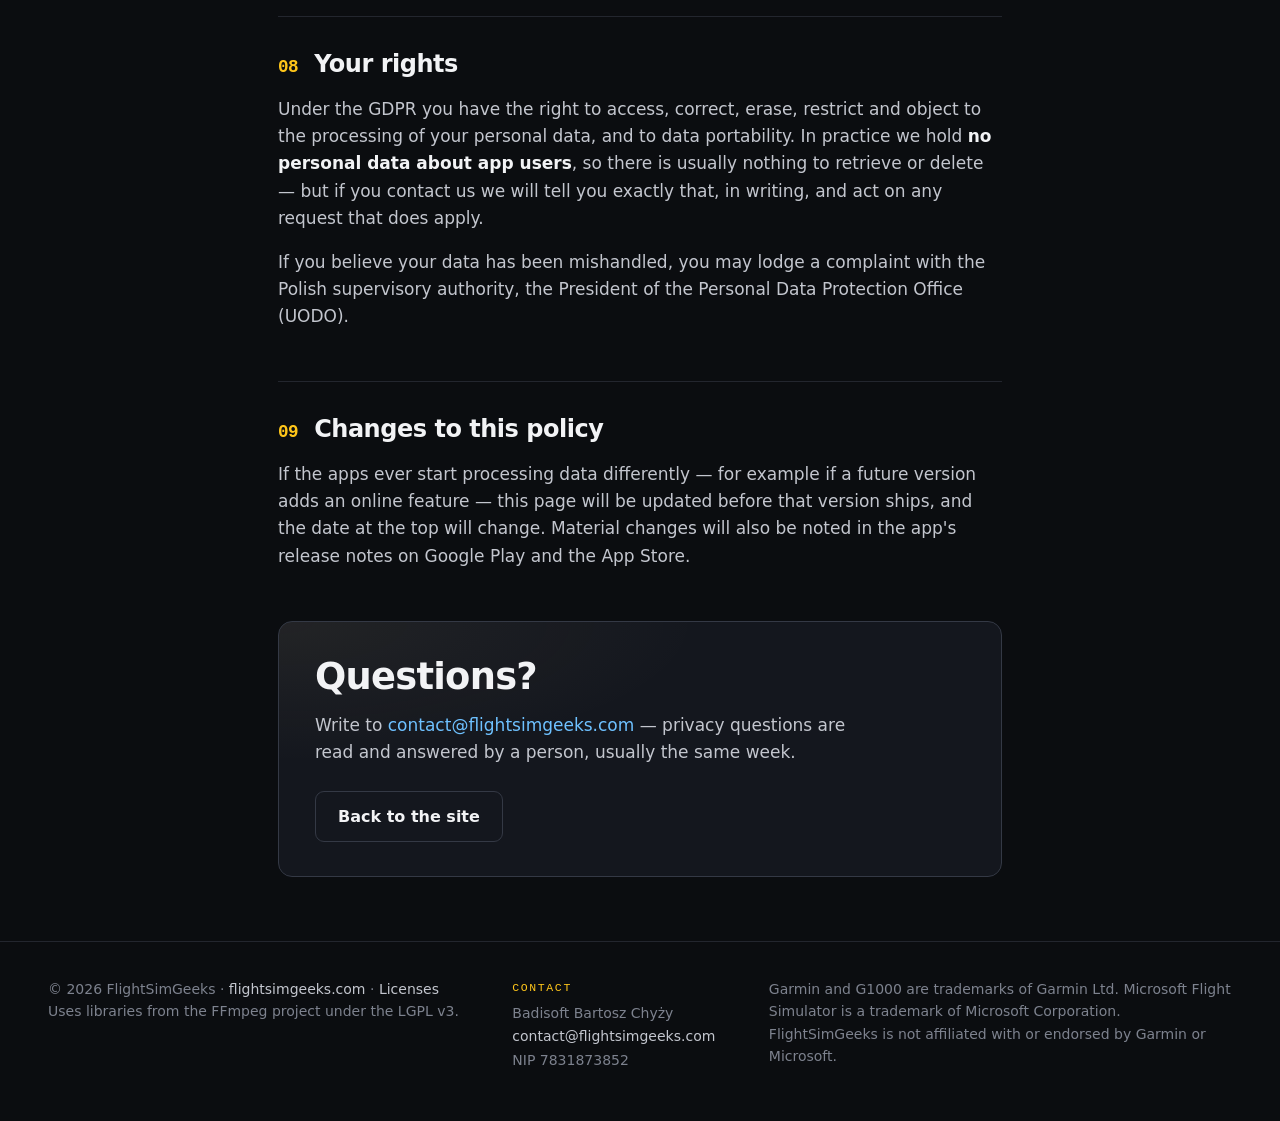
==== commit 37aa4ee5: "LGPL and ports" ====
--- a/privacy/index.html
+++ b/privacy/index.html
@@ -73,7 +73,7 @@
         <p>Exactly two things, and both only so the app can reconnect by itself next time:</p>
         <ul>
           <li>the <b>address of your PC</b> on your local network (for example
-              <code>192.168.0.17:5100</code>), chosen by you or found automatically,</li>
+              <code>192.168.0.17:5750</code>), chosen by you or found automatically,</li>
           <li>the <b>name that PC announces</b> on the network, so the app can show it in the list.</li>
         </ul>
         <p>
@@ -214,7 +214,10 @@
   <div class="container footer-inner">
     <div>
       © 2026 FlightSimGeeks ·
-      <a href="../">flightsimgeeks.com</a>
+      <a href="../">flightsimgeeks.com</a> ·
+      <a href="https://github.com/chyzy/FSG-SimBridge/blob/HEAD/THIRD-PARTY-NOTICES.md">Licenses</a>
+      <br>
+      Uses libraries from the FFmpeg project under the LGPL v3.
     </div>
     <div class="footer-contact">
       <span class="footer-label">Contact</span>
--- a/assets/site.css
+++ b/assets/site.css
@@ -416,6 +416,10 @@
 .product h3 { margin: 0; font-size: 1.35rem; letter-spacing: -0.015em; }
 .product p { margin: 0; color: var(--text-dim); font-size: 15.5px; flex-grow: 1; }
 .badges { display: flex; flex-wrap: wrap; gap: 10px; }
+/* Druga listwa odznak (App Store pod Google Play na stronie setup): cztery odznaki
+   w jednym rzędzie nie mieszczą się w 820 px kolumny instrukcji i zawijają 3+1,
+   co rozrywa grupowanie po sklepach — stąd dwa rzędy z odstępem równym gapowi. */
+.badges + .badges { margin-top: 10px; }
 .product img { width: 100%; height: auto; border-radius: var(--radius-sm); border: 1px solid var(--border); background: #000; }
 .product .product-icon { width: 64px; height: 64px; border: 0; background: none; }
 
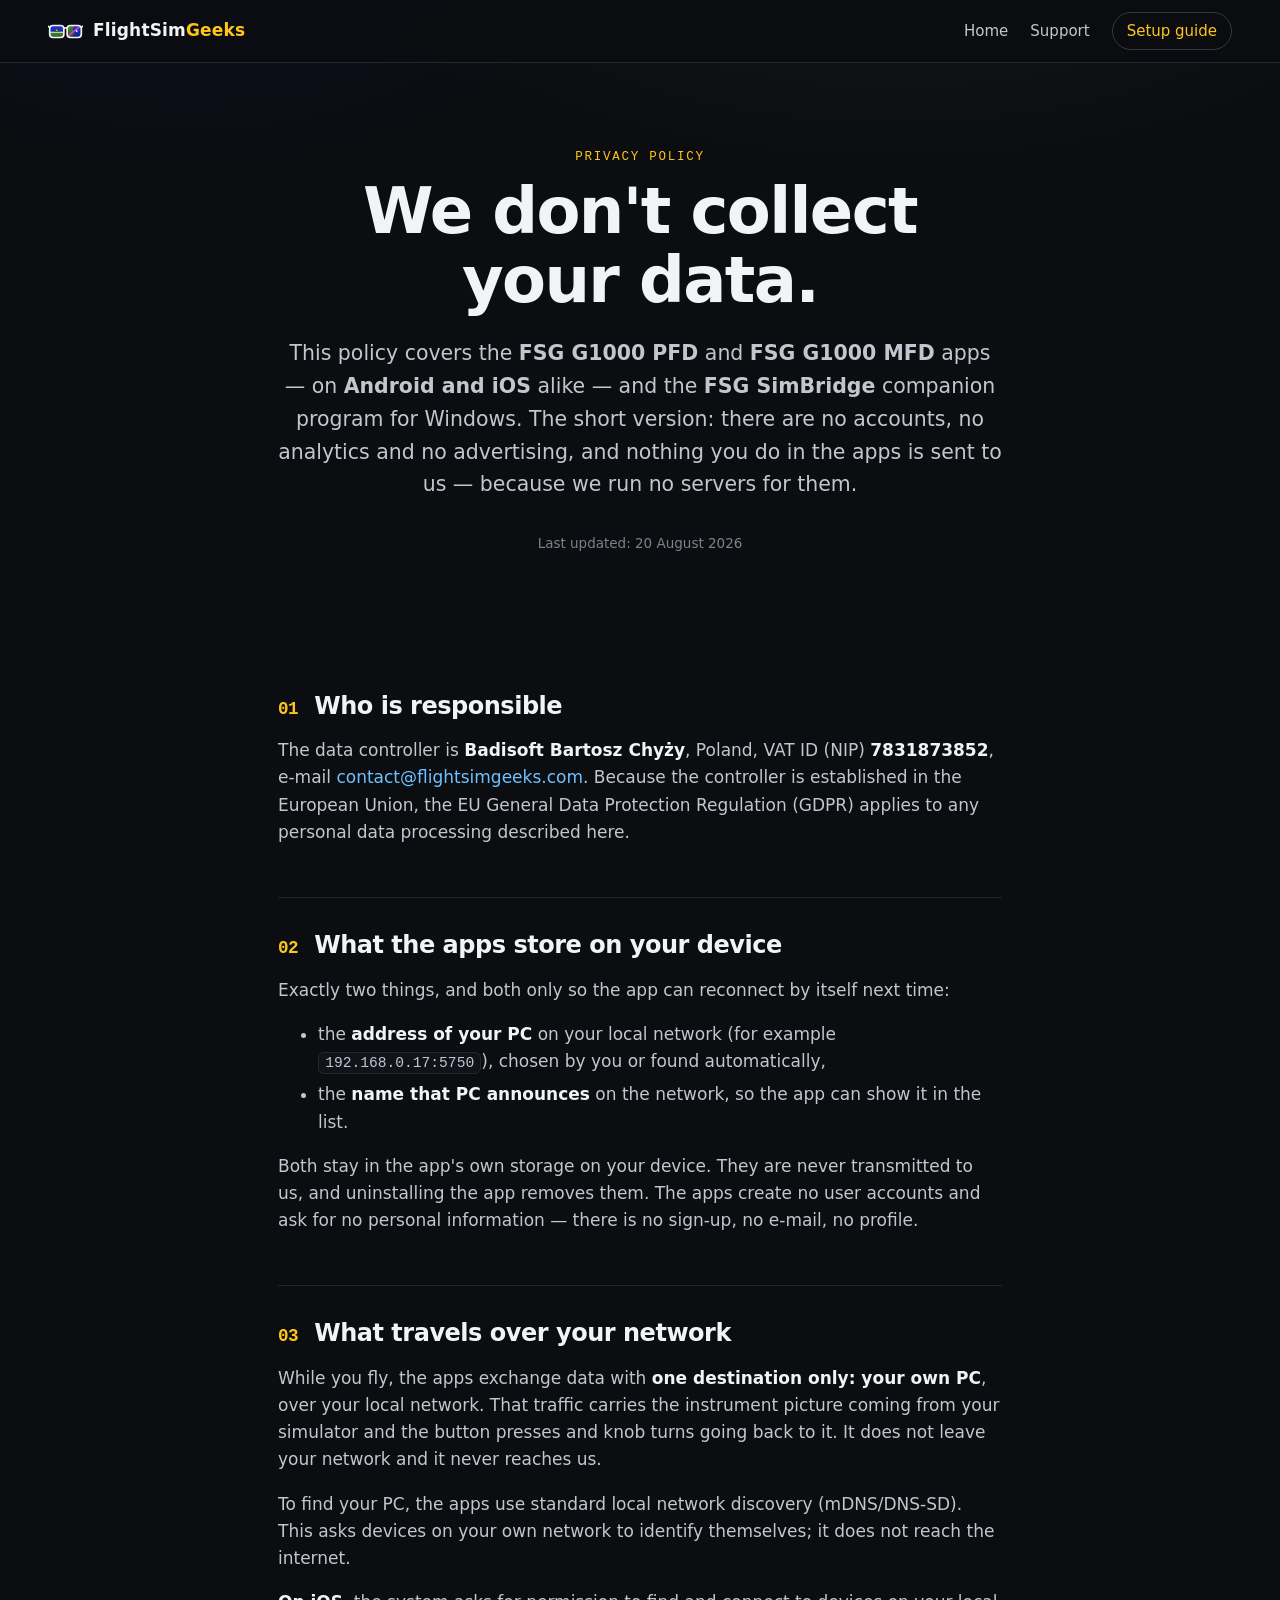
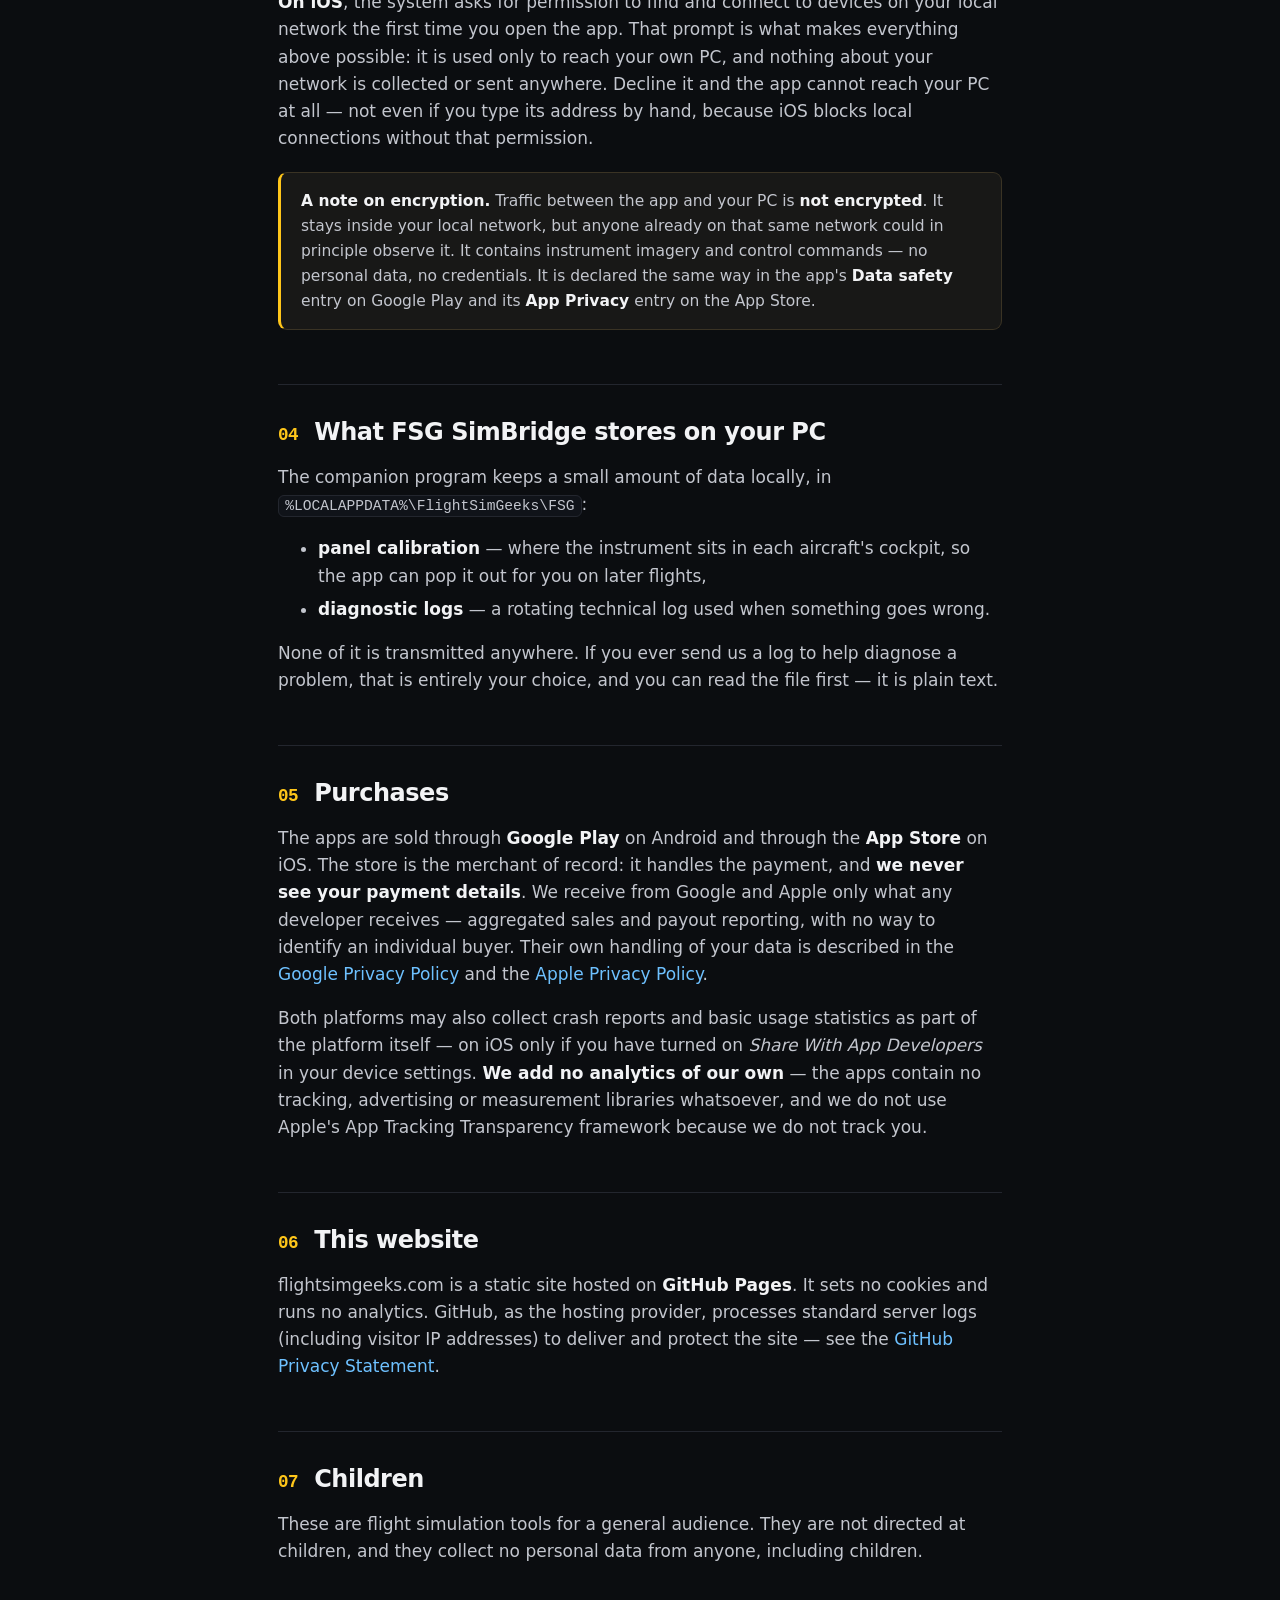
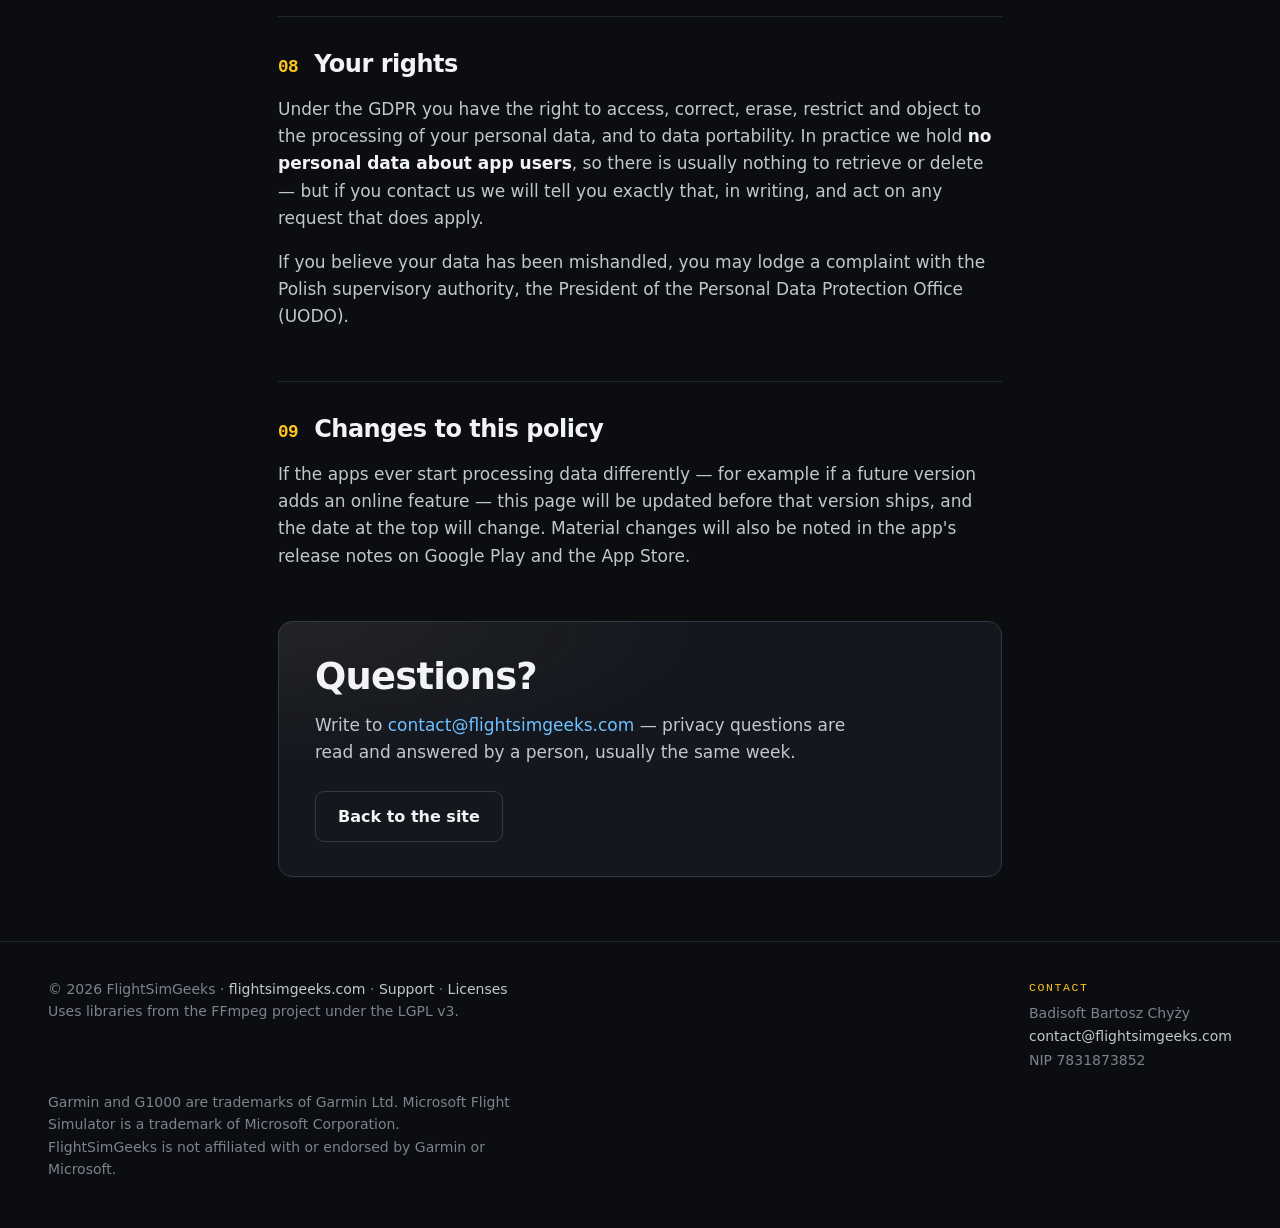
==== commit 638cde9a: "Support" ====
--- a/privacy/index.html
+++ b/privacy/index.html
@@ -35,6 +35,7 @@
     </a>
     <nav class="nav-links">
       <a href="../">Home</a>
+      <a href="../support/">Support</a>
       <a class="nav-cta" href="../setup/">Setup guide</a>
     </nav>
   </div>
@@ -215,6 +216,7 @@
     <div>
       © 2026 FlightSimGeeks ·
       <a href="../">flightsimgeeks.com</a> ·
+      <a href="../support/">Support</a> ·
       <a href="https://github.com/chyzy/FSG-SimBridge/blob/HEAD/THIRD-PARTY-NOTICES.md">Licenses</a>
       <br>
       Uses libraries from the FFmpeg project under the LGPL v3.
--- a/assets/site.css
+++ b/assets/site.css
@@ -593,6 +593,35 @@
 }
 .setup-teaser .teaser-lead { color: var(--text-dim); max-width: 52ch; margin: 0; }
 .setup-teaser .btn { flex: none; }
+
+/* ── Strona /support: kanały kontaktu ──────────────────────────────────── */
+
+/* Dwie karty obok siebie w 820-pikselowej kolumnie instrukcji, jedna pod drugą
+   poniżej ~640px. Nie .grid: tamta siatka od 1100px wymusza trzy równe kolumny
+   (sześć kart features), więc przy dwóch kartach zostawiałaby pustą trzecią. */
+.channels {
+  display: grid;
+  gap: 18px;
+  grid-template-columns: repeat(auto-fit, minmax(min(300px, 100%), 1fr));
+  margin: 8px 0 34px;
+}
+
+/* Przycisk zawsze na dole karty — inaczej dłuższy opis Discorda przesuwa jego
+   przycisk niżej niż przycisk e-maila i para przestaje wyglądać jak wybór. */
+.channels .card { display: flex; flex-direction: column; }
+.channels .card h3 { font-size: 1.25rem; }
+.channels .card p { margin: 0 0 18px; }
+.channels .card .btn { margin-top: auto; align-self: flex-start; }
+.channels .card .fineprint { margin: 12px 0 0; }
+
+/* Karta preferowana dostaje tę samą poświatę co zajawka instrukcji — jedyny
+   sygnał "tędy", poza żółtym przyciskiem. */
+.channels .card.is-preferred {
+  border-color: var(--border-bright);
+  background:
+    radial-gradient(600px 200px at 0% 0%, rgba(224, 200, 143, 0.07), transparent 70%),
+    var(--bg-card);
+}
 
 /* ── Stopka: kontakt i znaki towarowe ──────────────────────────────────── */
 
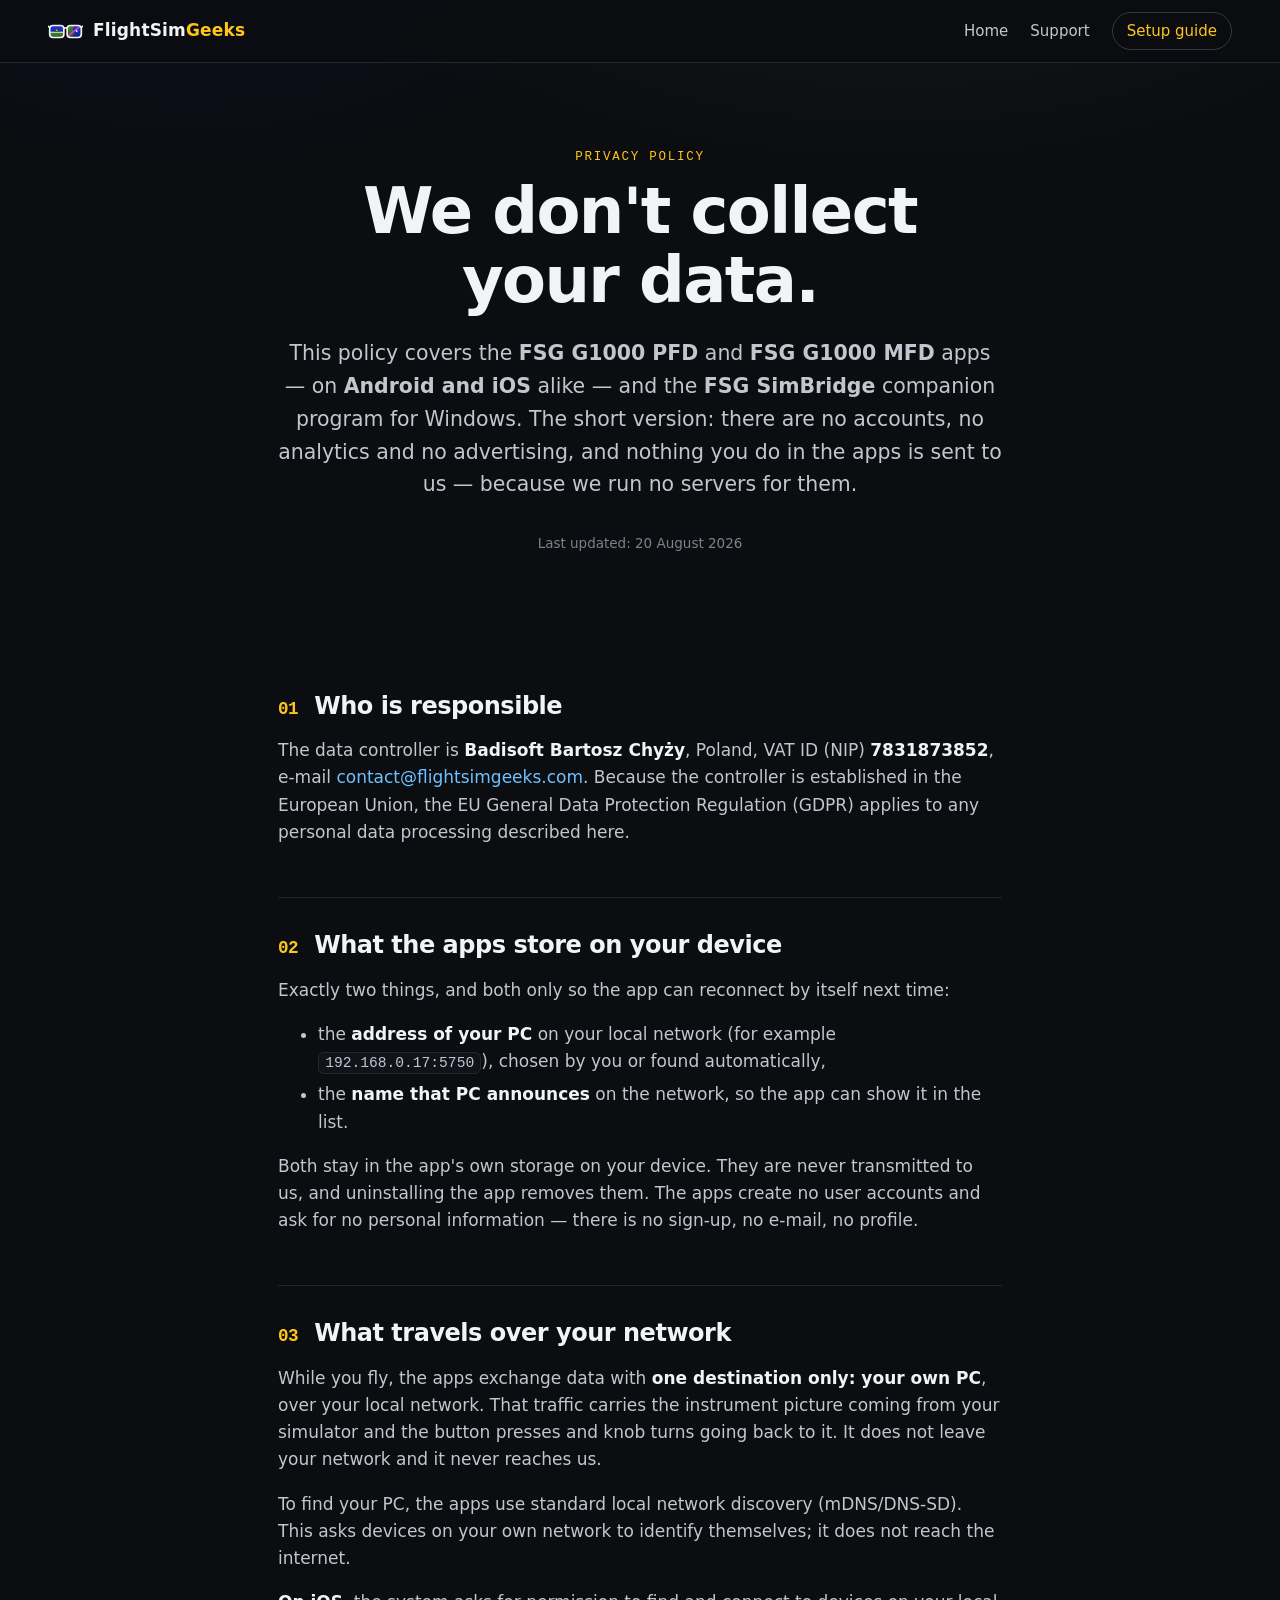
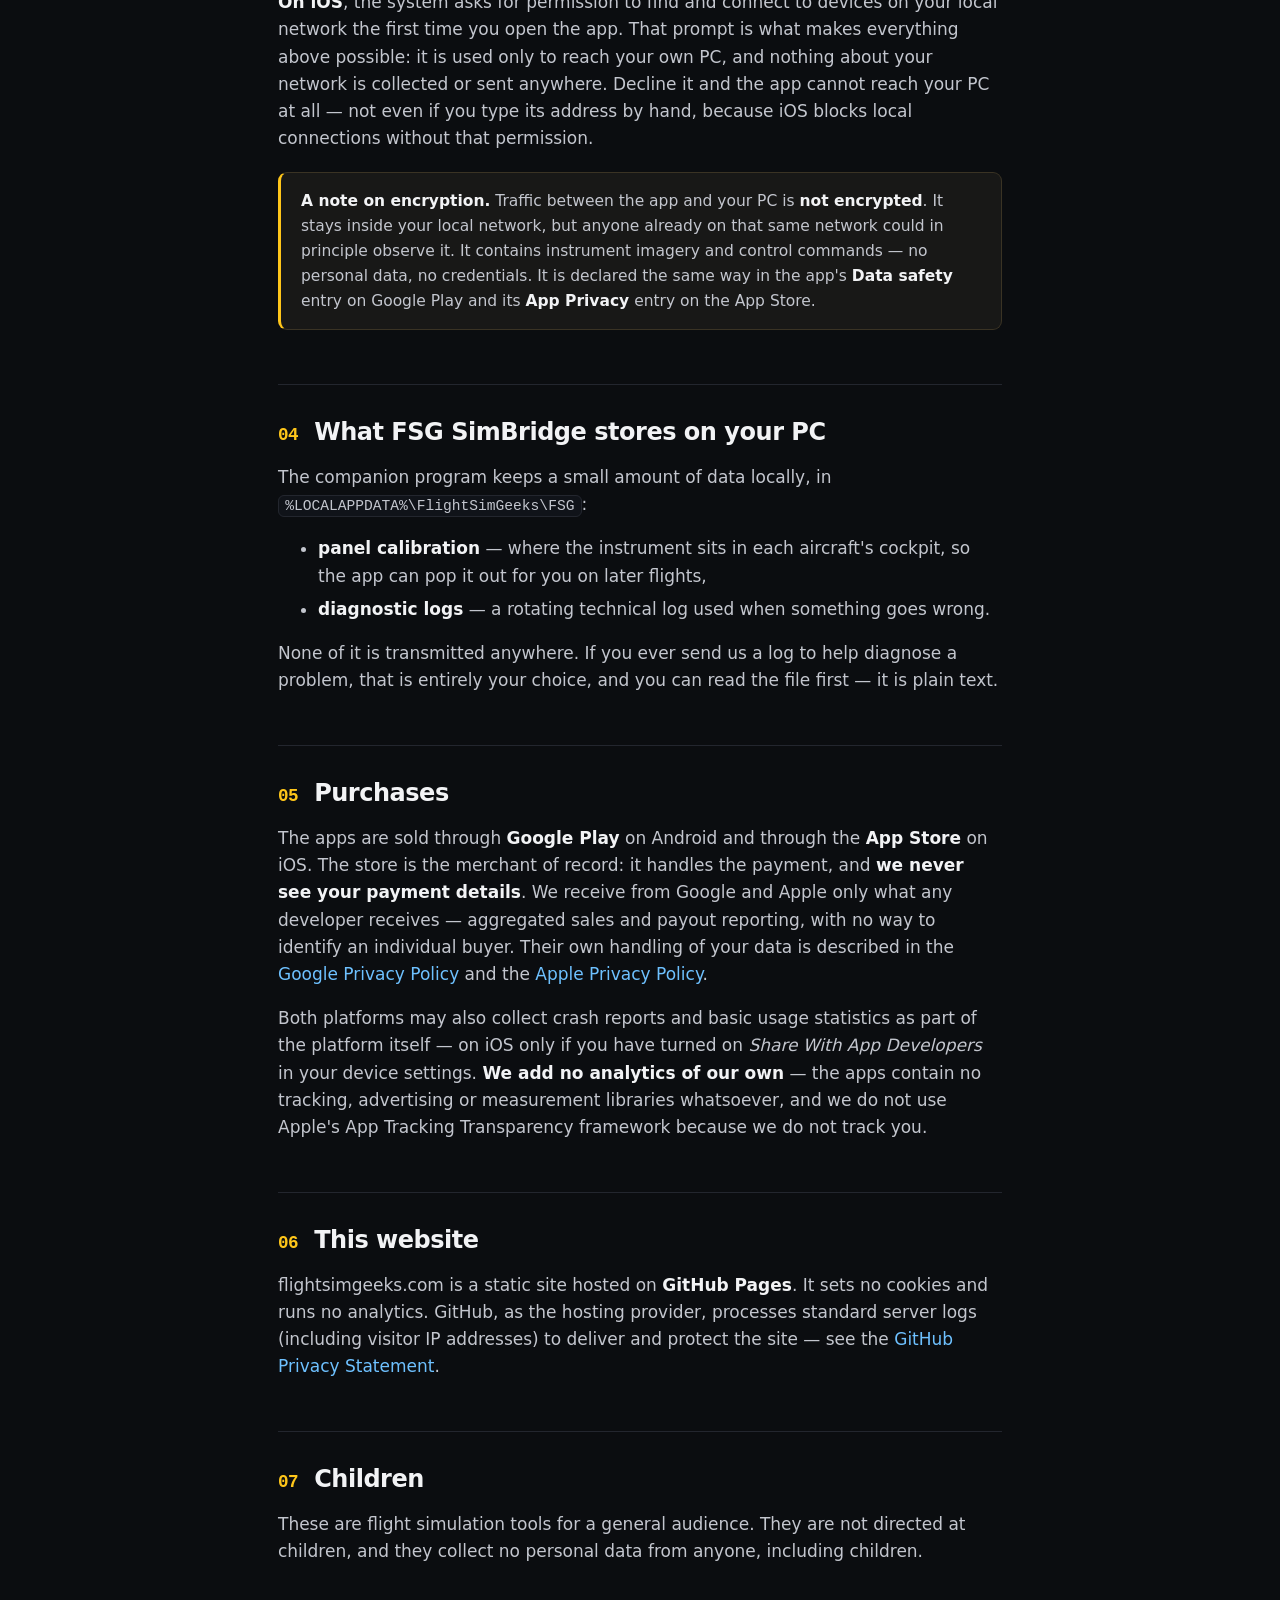
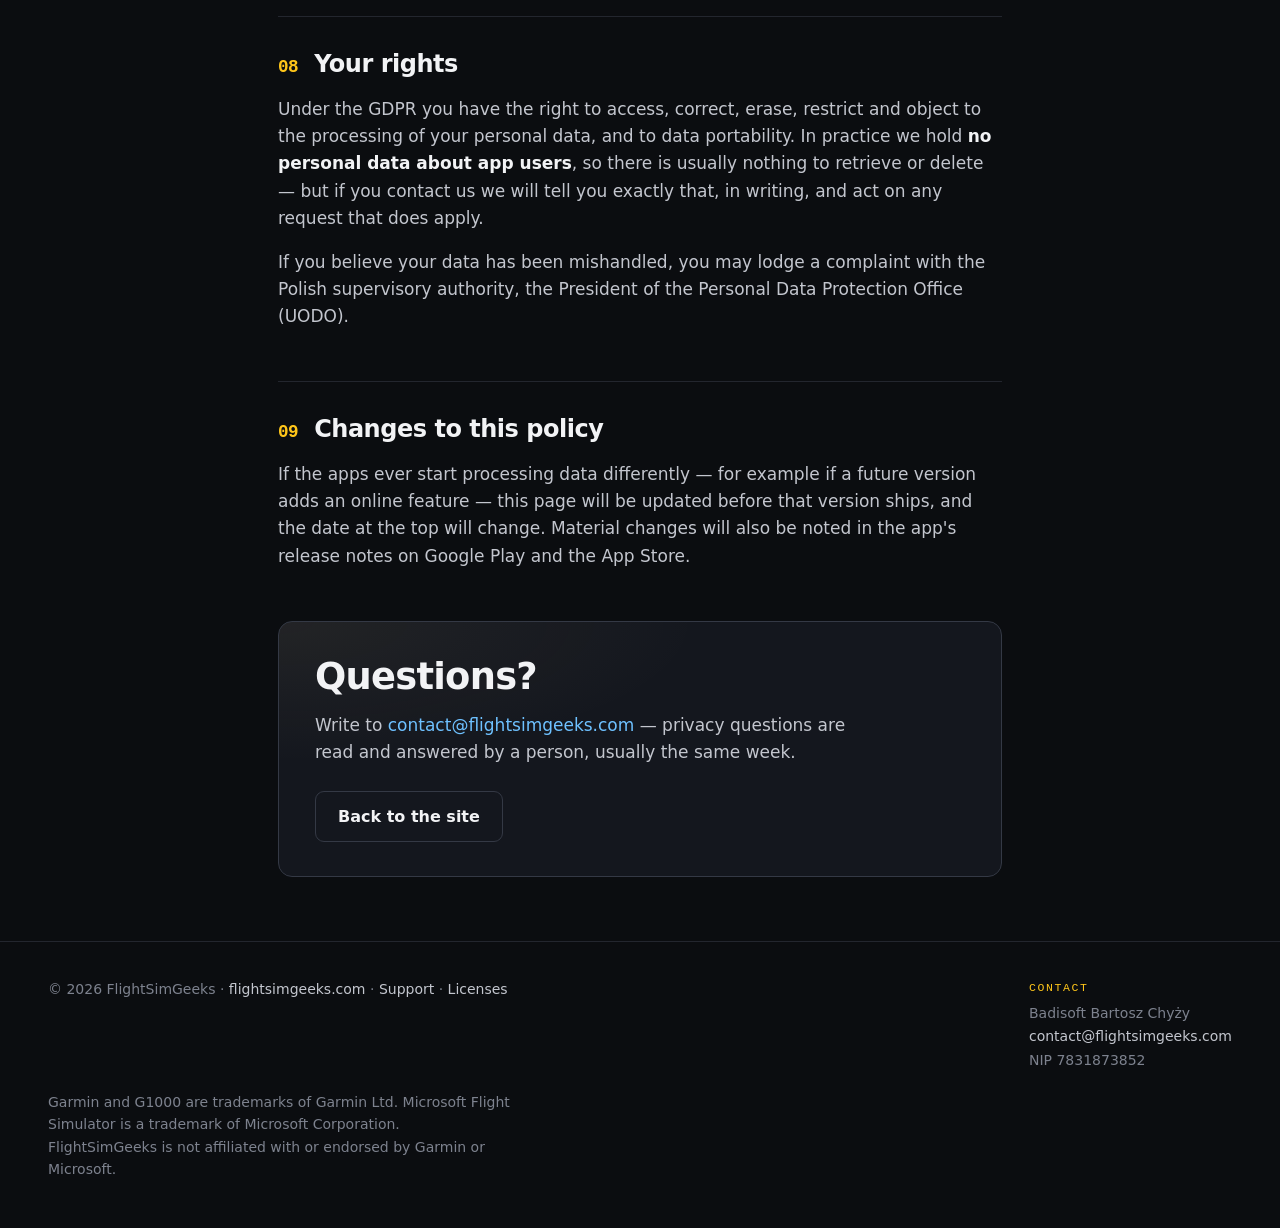
==== commit 733767e6: "licenes" ====
--- a/privacy/index.html
+++ b/privacy/index.html
@@ -6,14 +6,12 @@
   <title>FlightSimGeeks | Privacy Policy</title>
   <meta name="description" content="Privacy policy for the FSG G1000 PFD and FSG G1000 MFD apps and the FSG SimBridge companion program. No accounts, no analytics, no data sent to us.">
   <meta name="theme-color" content="#0b0d10">
-  <!-- Komplet og: ten adres jest wklejany w listingi sklepów i w odpowiedzi na pytania
-       o prywatność — bez tego udostępniony link pokazuje goły URL. -->
+
   <meta property="og:site_name" content="FlightSimGeeks">
   <meta property="og:title" content="Privacy Policy — FlightSimGeeks">
   <meta property="og:description" content="No accounts, no analytics, no advertising: the FSG G1000 apps talk to one destination only — your own PC on your own network.">
   <meta property="og:type" content="website">
-  <!-- ⚠ Ten adres trafia do listingu obu aplikacji w Google Play i w App Store i musi żyć
-       tak długo, jak aplikacje stoją w sklepach. Nie zmieniać ścieżki /privacy/. -->
+
   <meta property="og:url" content="https://flightsimgeeks.com/privacy/">
   <meta property="og:image" content="https://flightsimgeeks.com/assets/img/og-image.jpg">
   <meta property="og:image:width" content="1200">
@@ -218,8 +216,6 @@
       <a href="../">flightsimgeeks.com</a> ·
       <a href="../support/">Support</a> ·
       <a href="https://github.com/chyzy/FSG-SimBridge/blob/HEAD/THIRD-PARTY-NOTICES.md">Licenses</a>
-      <br>
-      Uses libraries from the FFmpeg project under the LGPL v3.
     </div>
     <div class="footer-contact">
       <span class="footer-label">Contact</span>
--- a/assets/site.css
+++ b/assets/site.css
@@ -1,26 +1,17 @@
-/* FlightSimGeeks — wspólny arkusz obu stron.
-   Świadomie jeden, ciemny motyw: produkt to nocny kokpit (czarny bezel G1000),
-   strona ma wyglądać jak jego przedłużenie. Zero zewnętrznych zależności —
-   fonty systemowe, wszystko w tym pliku. */
+
 
 :root {
-  /* Tła: dokładnie rodzina aplikacji — splash/bezel to #0B0D10 (fsg_colors.xml),
-     ekrany startowe grają odcieniami #07080a–#14161c. */
+
   --bg: #0b0d10;
   --bg-elev: #101319;
   --bg-card: #14171e;
   --border: #23262e;
   --border-bright: #343945;
 
-  /* Tekst — wartości z ekranów startowych aplikacji (styles.css klienta). */
   --text: #f2f3f5;
   --text-dim: #c3c6ce;
   --muted: #7d828e;
 
-  /* Akcenty żywcem z aplikacji: #FFC61A (znak PFD, logo, favicon), magenta #F531E0
-     (znak MFD), błękit #6ec1ff (odnośniki), zieleń #6ee38a (stan ready).
-     Strona ma dokładnie jedną żółć — kanarkową ze znaku; --accent-strong to jej
-     jaśniejszy odcień na hover, nie osobny kolor. */
   --accent: #ffc61a;
   --accent-strong: #ffd65c;
   --link: #6ec1ff;
@@ -30,7 +21,7 @@
 
   --radius: 14px;
   --radius-sm: 9px;
-  /* 1080 wyglądało biednie na monitorach 21:9 — strona ma oddychać na szerokich ekranach. */
+
   --container: 1360px;
 
   --font: ui-sans-serif, system-ui, "Segoe UI", Roboto, "Helvetica Neue", Arial, sans-serif;
@@ -43,10 +34,8 @@
   html { scroll-behavior: smooth; }
 }
 
-/* Kotwice nie mogą chować nagłówka pod przyklejonym paskiem nawigacji (62px). */
 [id] { scroll-margin-top: 78px; }
 
-/* Widoczny fokus dla klawiatury — domyślna obwódka UA ginie na tym tle. */
 :is(a, button, summary):focus-visible {
   outline: 2px solid var(--link);
   outline-offset: 2px;
@@ -63,7 +52,6 @@
   text-rendering: optimizeLegibility;
 }
 
-/* Delikatna poświata u góry strony — jedyny "efekt", reszta to typografia. */
 body::before {
   content: "";
   position: fixed;
@@ -89,13 +77,8 @@
   padding: 0.12em 0.42em;
 }
 
-/* Klawisz to zawsze jeden krótki token — nigdy się nie łamie. */
 kbd { white-space: nowrap; border-bottom-width: 2px; }
 
-/* Kod też zostaje w jednej linii, dopóki się mieści: break-word dzieli słowo dopiero
-   wtedy, gdy inaczej wypchnęłoby stronę w bok. Robiła to ścieżka
-   %LOCALAPPDATA%\FlightSimGeeks\FSG w polityce prywatności przy 320px. Krótkie tokeny
-   (192.168.0.17, ipconfig) mieszczą się zawsze, więc nigdy nie są dzielone. */
 code { overflow-wrap: break-word; }
 
 .container {
@@ -103,8 +86,6 @@
   margin: 0 auto;
   padding: 0 clamp(24px, 4vw, 48px);
 }
-
-/* ── Nawigacja ─────────────────────────────────────────────────────────── */
 
 .nav {
   position: sticky;
@@ -152,10 +133,6 @@
 }
 .nav-links a.nav-cta:hover { border-color: var(--accent); }
 
-/* ── Hero ──────────────────────────────────────────────────────────────── */
-
-/* Hero jest wyśrodkowany: urządzenia pod spodem są symetryczne, więc tekst
-   dosunięty do lewej robił nierównowagę na szerokich ekranach. */
 .hero { padding: 84px 0 40px; text-align: center; }
 
 .hero h1 {
@@ -175,7 +152,7 @@
 .hero .lead {
   font-size: clamp(1.05rem, 1.6vw, 1.3rem);
   color: var(--text-dim);
-  /* Co najmniej szerokość akapitów sekcji (720px) — na dużych ekranach więcej. */
+
   max-width: 72ch;
   margin: 0 auto 32px;
 }
@@ -188,9 +165,6 @@
   justify-content: center;
 }
 
-/* Wizual pod hero: dwa urządzenia (PFD + MFD) obok siebie na szerokich ekranach,
-   jedno pod drugim na wąskich. Ma własny, dużo szerszy kontener niż reszta strony —
-   tablety mają robić wrażenie. */
 .container-hero {
   max-width: 1880px;
   margin: 0 auto;
@@ -218,8 +192,6 @@
   margin: 14px 0 0;
 }
 .device-label.is-magenta { color: var(--magenta); }
-
-/* ── Przyciski i odznaki sklepów ───────────────────────────────────────── */
 
 .btn {
   display: inline-flex;
@@ -246,10 +218,8 @@
 }
 .btn-ghost:hover { border-color: var(--accent); color: var(--text); }
 
-/* Element jeszcze nieaktywny (np. pobieranie przed publikacją wydania). */
 .btn.is-soon { opacity: 0.7; pointer-events: none; }
 
-/* Odznaki sklepów: ciemne pigułki z glifem i dwiema liniami tekstu. */
 .store-badge {
   display: inline-flex;
   align-items: center;
@@ -269,8 +239,6 @@
 
 .store-note { font-size: 13px; color: var(--muted); margin-top: 10px; }
 
-/* ── Sekcje ────────────────────────────────────────────────────────────── */
-
 section { padding: 64px 0; }
 
 .section-head { max-width: 720px; margin-bottom: 44px; }
@@ -293,17 +261,12 @@
 
 .section-head p { color: var(--text-dim); margin: 0; }
 
-/* ── Karty features ────────────────────────────────────────────────────── */
-
-/* min(…, 100%) w każdej siatce: bez tego auto-fit wymusza tor szerszy niż kontener
-   i strona dostaje poziomy pasek przewijania na wąskim telefonie (karty produktów
-   robiły to przy 320px). Powyżej progu układ jest identyczny co do piksela. */
 .grid {
   display: grid;
   gap: 18px;
   grid-template-columns: repeat(auto-fit, minmax(min(270px, 100%), 1fr));
 }
-/* Sześć kart features: na szerokim ekranie 3+3 zamiast 4+2. */
+
 @media (min-width: 1100px) {
   .grid { grid-template-columns: repeat(3, 1fr); }
 }
@@ -326,8 +289,6 @@
 }
 .card h3 svg { flex: none; color: var(--accent); }
 .card p { margin: 0; color: var(--text-dim); font-size: 15.5px; }
-
-/* ── "Jak to działa" — trzy kroki ──────────────────────────────────────── */
 
 .steps {
   display: grid;
@@ -357,8 +318,6 @@
 .step h3 { margin: 0 0 8px; font-size: 1.08rem; }
 .step p { margin: 0; color: var(--text-dim); font-size: 15.5px; }
 
-/* ── Statystyki (liczby zmierzone) ─────────────────────────────────────── */
-
 .stats {
   display: grid;
   gap: 18px;
@@ -383,8 +342,6 @@
 .stat .num sub, .stat .num small { font-size: 0.45em; color: var(--text-dim); font-weight: 500; }
 .stat .desc { color: var(--text-dim); font-size: 14.5px; margin-top: 6px; }
 
-/* ── Sekcja produktów (PFD / MFD) ──────────────────────────────────────── */
-
 .products {
   display: grid;
   gap: 22px;
@@ -416,16 +373,11 @@
 .product h3 { margin: 0; font-size: 1.35rem; letter-spacing: -0.015em; }
 .product p { margin: 0; color: var(--text-dim); font-size: 15.5px; flex-grow: 1; }
 .badges { display: flex; flex-wrap: wrap; gap: 10px; }
-/* Druga listwa odznak (App Store pod Google Play na stronie setup): cztery odznaki
-   w jednym rzędzie nie mieszczą się w 820 px kolumny instrukcji i zawijają 3+1,
-   co rozrywa grupowanie po sklepach — stąd dwa rzędy z odstępem równym gapowi. */
+
 .badges + .badges { margin-top: 10px; }
 .product img { width: 100%; height: auto; border-radius: var(--radius-sm); border: 1px solid var(--border); background: #000; }
 .product .product-icon { width: 64px; height: 64px; border: 0; background: none; }
 
-/* ── Callouty ──────────────────────────────────────────────────────────── */
-
-/* Wzór .startup-fix z aplikacji: cienka ramka, lewa krawędź akcentem, tło ledwo podbite. */
 .callout {
   border: 1px solid var(--border);
   border-left: 3px solid var(--link);
@@ -443,10 +395,6 @@
 }
 .callout b, .callout strong { color: var(--text); }
 
-/* ── Strona setup: kroki-numerowane sekcje ─────────────────────────────── */
-
-/* Prosta proza instrukcji zostaje w szerokości czytelnej dla oka,
-   niezależnie od szerokości kontenera. */
 .guide { max-width: 820px; }
 
 .guide-step { padding: 34px 0; border-top: 1px solid var(--border); }
@@ -471,7 +419,6 @@
 .guide-step b, .guide-step strong { color: var(--text); }
 .guide-step img { max-width: 100%; border-radius: var(--radius-sm); border: 1px solid var(--border); }
 
-/* Checklista jak w aplikacji (ekran "Required on your PC"). */
 .checklist { list-style: none; padding: 0; margin: 16px 0; }
 .checklist li {
   display: flex;
@@ -489,10 +436,8 @@
   width: 9px; height: 9px;
   border-radius: 50%;
   background: var(--ok);
-  box-shadow: 0 0 8px rgba(110, 227, 138, 0.55); /* poświata jak .startup-dot w aplikacji */
-}
-
-/* ── Akordeon (FAQ / troubleshooting) ──────────────────────────────────── */
+  box-shadow: 0 0 8px rgba(110, 227, 138, 0.55);
+}
 
 details {
   border: 1px solid var(--border);
@@ -525,8 +470,6 @@
 details .body > :first-child { margin-top: 0; }
 details .body > :last-child { margin-bottom: 0; }
 
-/* ── Stopka ────────────────────────────────────────────────────────────── */
-
 footer {
   border-top: 1px solid var(--border);
   padding: 36px 0 48px;
@@ -535,8 +478,6 @@
 }
 .footer-inner { display: flex; flex-wrap: wrap; gap: 18px 40px; justify-content: space-between; }
 .footer-inner a { color: var(--text-dim); }
-
-/* ── Ramka urządzenia (zrzut z aplikacji w "tablecie") ─────────────────── */
 
 .device {
   max-width: 920px;
@@ -570,13 +511,9 @@
   margin: 16px 0 0;
 }
 
-/* ── Nagłówek karty produktu ───────────────────────────────────────────── */
-
 .product-head { display: flex; align-items: center; gap: 16px; }
 .product-head h3 { margin: 0; }
 .product-icon { flex: none; border-radius: 16px; }
-
-/* ── Zajawka instrukcji ────────────────────────────────────────────────── */
 
 .setup-teaser {
   display: flex;
@@ -594,11 +531,6 @@
 .setup-teaser .teaser-lead { color: var(--text-dim); max-width: 52ch; margin: 0; }
 .setup-teaser .btn { flex: none; }
 
-/* ── Strona /support: kanały kontaktu ──────────────────────────────────── */
-
-/* Dwie karty obok siebie w 820-pikselowej kolumnie instrukcji, jedna pod drugą
-   poniżej ~640px. Nie .grid: tamta siatka od 1100px wymusza trzy równe kolumny
-   (sześć kart features), więc przy dwóch kartach zostawiałaby pustą trzecią. */
 .channels {
   display: grid;
   gap: 18px;
@@ -606,16 +538,12 @@
   margin: 8px 0 34px;
 }
 
-/* Przycisk zawsze na dole karty — inaczej dłuższy opis Discorda przesuwa jego
-   przycisk niżej niż przycisk e-maila i para przestaje wyglądać jak wybór. */
 .channels .card { display: flex; flex-direction: column; }
 .channels .card h3 { font-size: 1.25rem; }
 .channels .card p { margin: 0 0 18px; }
 .channels .card .btn { margin-top: auto; align-self: flex-start; }
 .channels .card .fineprint { margin: 12px 0 0; }
 
-/* Karta preferowana dostaje tę samą poświatę co zajawka instrukcji — jedyny
-   sygnał "tędy", poza żółtym przyciskiem. */
 .channels .card.is-preferred {
   border-color: var(--border-bright);
   background:
@@ -623,8 +551,6 @@
     var(--bg-card);
 }
 
-/* ── Stopka: kontakt i znaki towarowe ──────────────────────────────────── */
-
 .footer-inner .trademark { max-width: 52ch; }
 
 .footer-contact { line-height: 1.7; }
@@ -638,8 +564,6 @@
   margin-bottom: 4px;
 }
 
-/* ── Drobiazgi ─────────────────────────────────────────────────────────── */
-
 .center { text-align: center; }
 .mt-0 { margin-top: 0; }
 
@@ -648,32 +572,20 @@
   section { padding: 48px 0; }
 }
 
-/* ── Nawigacja na wąskich ekranach ─────────────────────────────────────── */
-
-/* Próg 760px jest wyliczony, nie okrągły: tyle potrzebuje najszerszy pasek strony
-   (setup — marka 171 + odstęp 28 + odnośniki 499 + marginesy kontenera). Poniżej
-   desktopowy układ ściskał odnośniki tak, że CTA łamało się na dwie linie i wystawało
-   poza kontener, a niżej — do 640px — odnośniki sekcji były po prostu chowane
-   (display: none) i na telefonie nie było jak dojść do FAQ inaczej niż scrollem przez
-   całą stronę. Zamiast obu tych zachowań: pasek przewijany w poziomie. */
 @media (max-width: 760px) {
   .nav-inner { gap: 14px; }
   .nav-links {
     gap: 16px;
     font-size: 14px;
-    min-width: 0;              /* bez tego flex nie pozwoli paskowi zwęzić się pod overflow */
+    min-width: 0;
     overflow-x: auto;
     overscroll-behavior-x: contain;
-    scrollbar-width: none;     /* pasek przewijania psułby 62-pikselowy nagłówek */
-    padding: 10px 0;           /* miejsce na obwódkę :focus-visible, którą overflow by ucięło */
+    scrollbar-width: none;
+    padding: 10px 0;
   }
   .nav-links::-webkit-scrollbar { display: none; }
   .nav-links a { white-space: nowrap; }
 
-  /* CTA nie może odjechać razem z resztą — na wąskim ekranie pasek pokazuje ledwie
-     dwa odnośniki naraz, a to jest ten jeden, który musi być pod kciukiem zawsze.
-     Zostaje przyklejony do prawej krawędzi; tło musi być kryjące, bo linki
-     przewijają się pod spodem. */
   .nav-links a.nav-cta {
     position: sticky;
     right: 0;
@@ -681,10 +593,6 @@
   }
 }
 
-/* Na telefonie w pionie sam napis "FlightSimGeeks" bierze 171 z 272 dostępnych pikseli
-   i najdłuższe CTA (setup: "Troubleshooting", 130px) przestaje się mieścić. Próg 430px
-   też jest z sumy: marka + odstęp + CTA + marginesy kontenera. Poniżej zostaje sam
-   znak — dalej prowadzi na stronę główną, a markę niesie nagłówek strony i stopka. */
 @media (max-width: 430px) {
   .brand span { display: none; }
 }
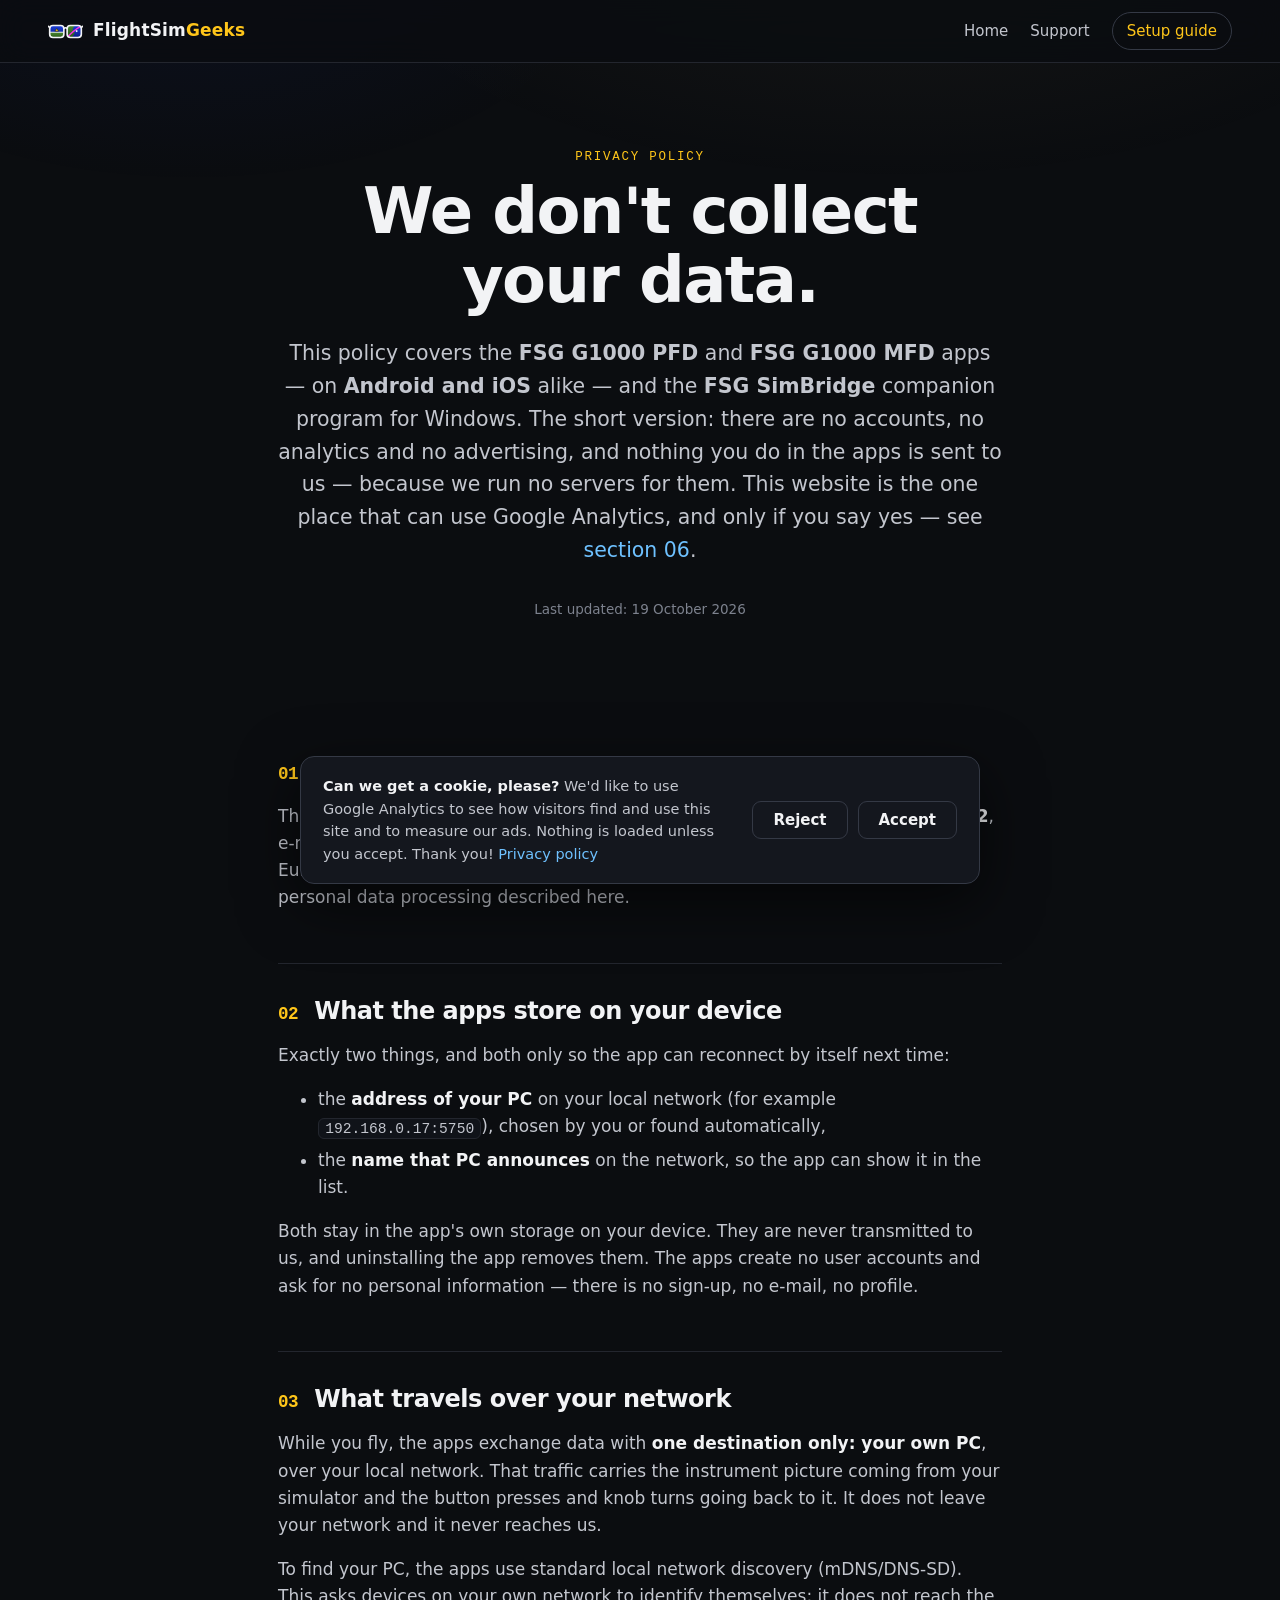
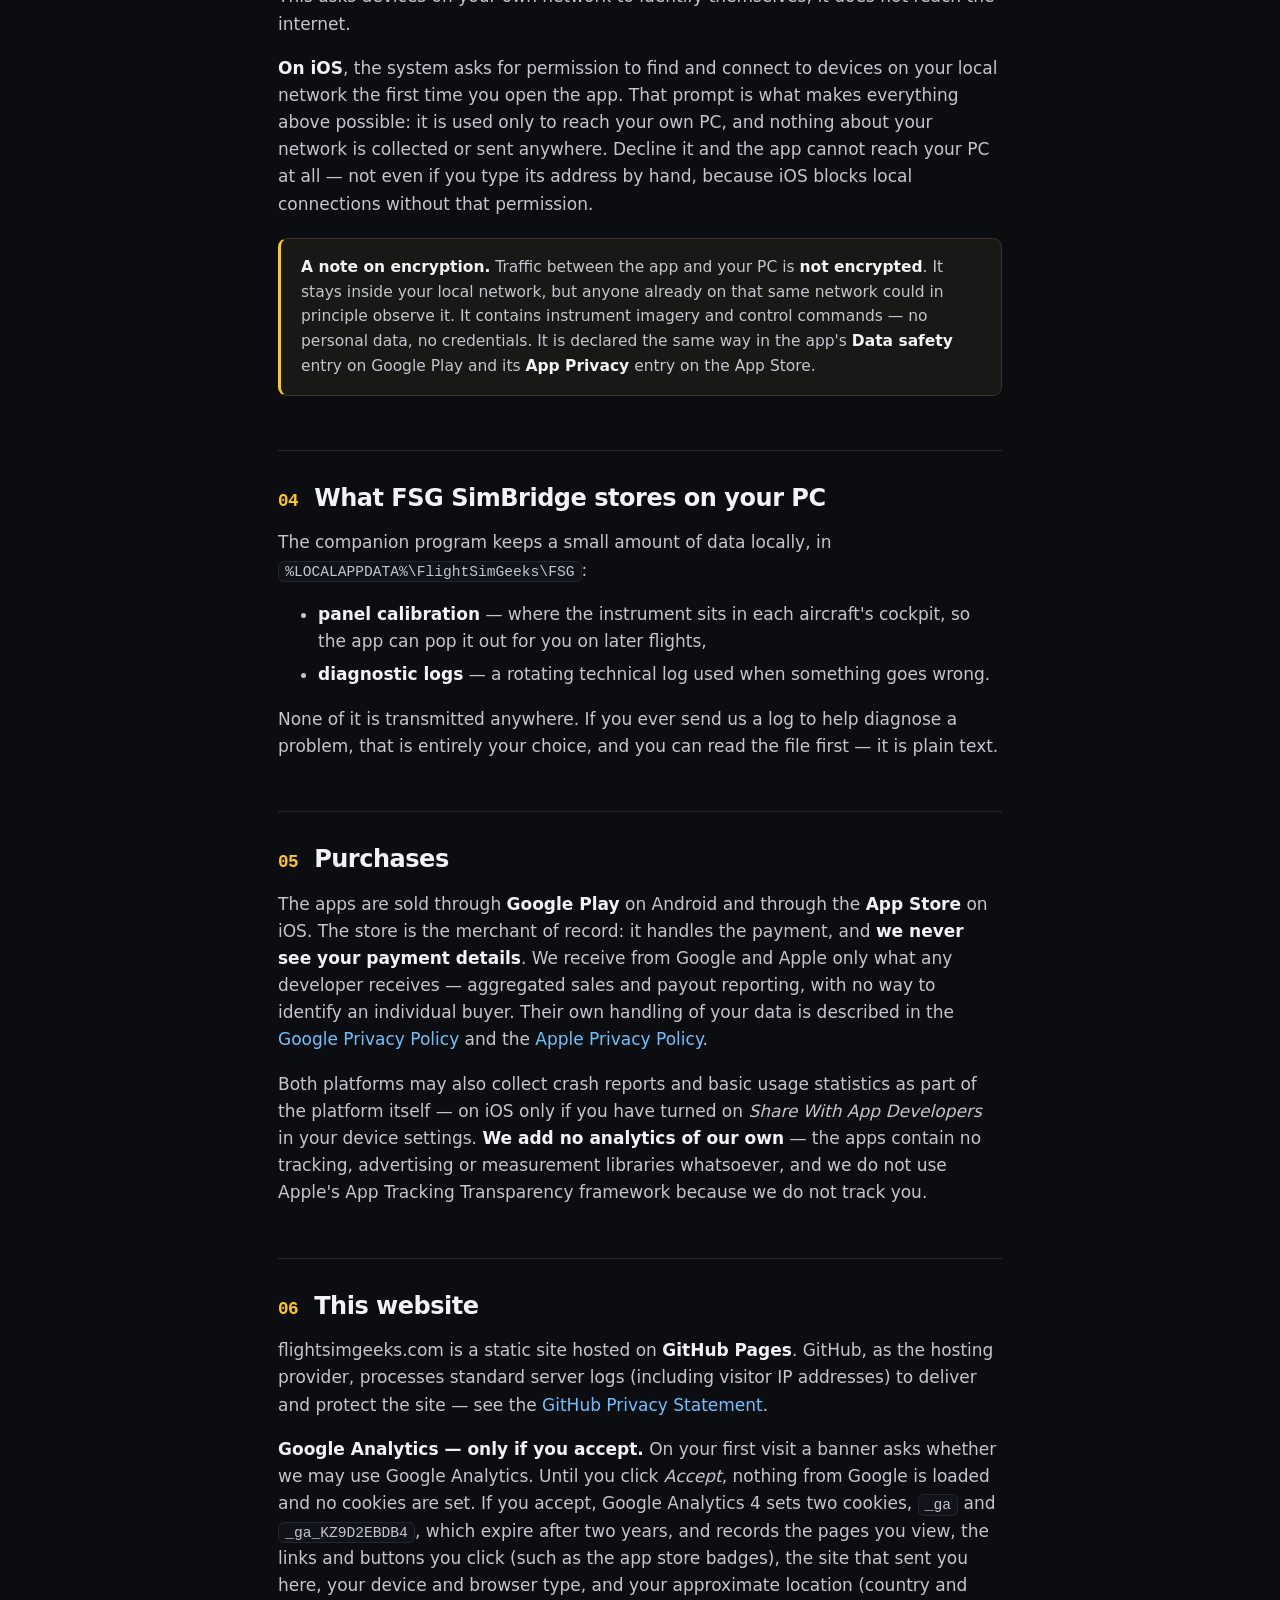
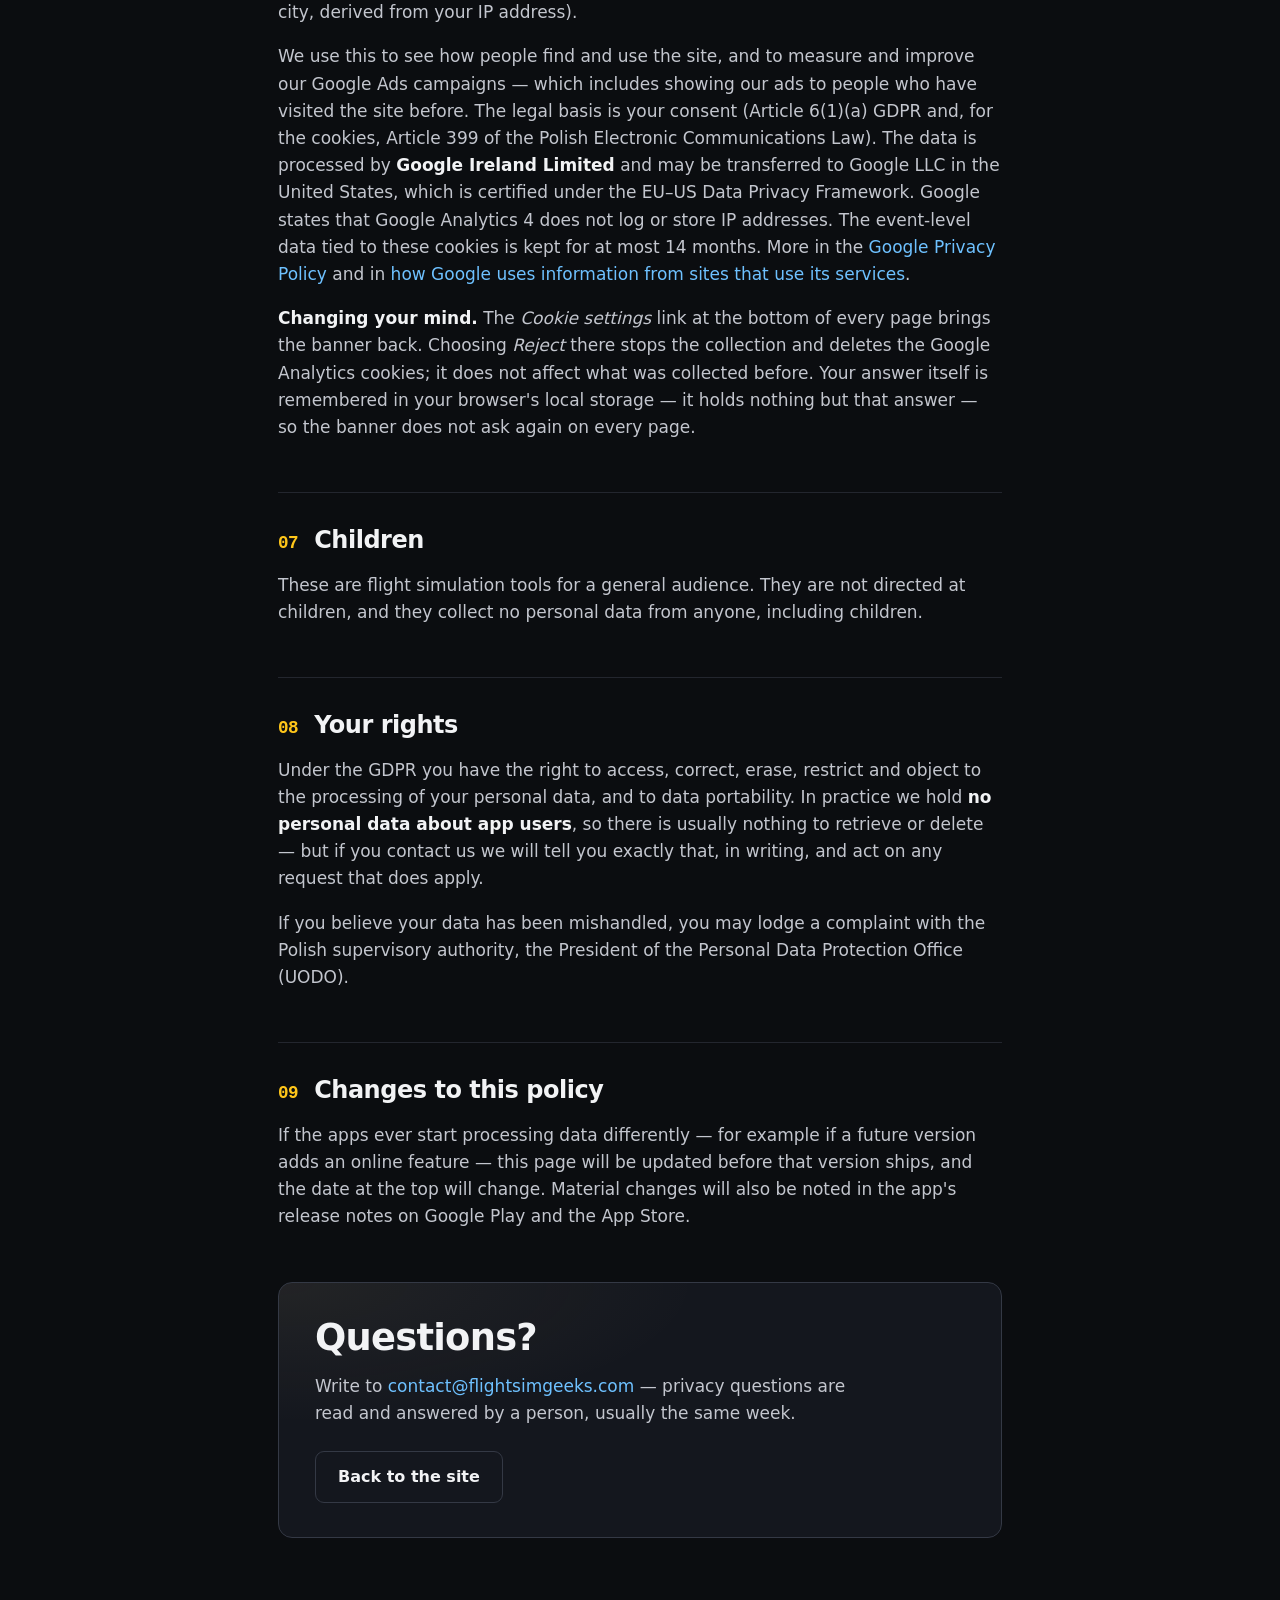
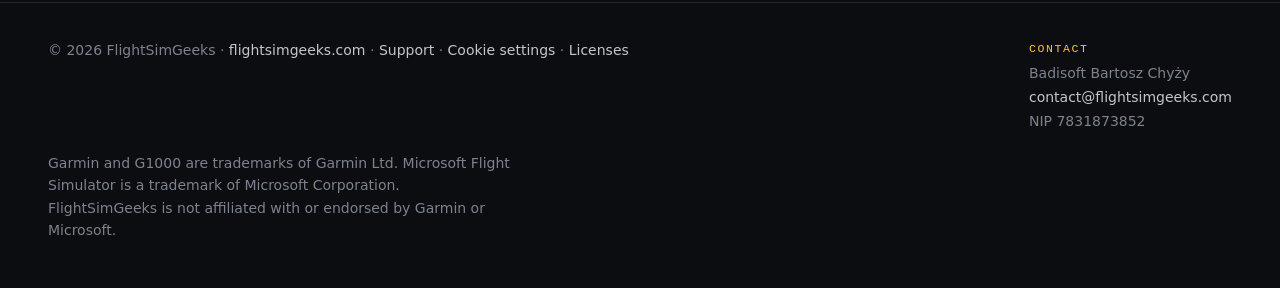
==== commit 0a90b2a8: "Cookies" ====
--- a/privacy/index.html
+++ b/privacy/index.html
@@ -3,8 +3,13 @@
 <head>
   <meta charset="utf-8">
   <meta name="viewport" content="width=device-width, initial-scale=1">
+
+  <!-- Google tag (gtag.js) with Consent Mode v2: consent.js loads it only after the
+       visitor accepts cookies in the banner -->
+  <script src="../assets/consent.js" defer></script>
+
   <title>FlightSimGeeks | Privacy Policy</title>
-  <meta name="description" content="Privacy policy for the FSG G1000 PFD and FSG G1000 MFD apps and the FSG SimBridge companion program. No accounts, no analytics, no data sent to us.">
+  <meta name="description" content="Privacy policy for the FSG G1000 PFD and FSG G1000 MFD apps and the FSG SimBridge companion program. The apps have no accounts and no analytics, and send no data to us.">
   <meta name="theme-color" content="#0b0d10">
 
   <meta property="og:site_name" content="FlightSimGeeks">
@@ -49,8 +54,10 @@
         <b>Android and iOS</b> alike — and the <b>FSG SimBridge</b> companion program for
         Windows. The short version: there are no accounts, no analytics and no advertising,
         and nothing you do in the apps is sent to us — because we run no servers for them.
+        This website is the one place that can use Google Analytics, and only if you say
+        yes — see <a href="#website">section 06</a>.
       </p>
-      <p class="fineprint">Last updated: 20 August 2026</p>
+      <p class="fineprint">Last updated: 19 October 2026</p>
     </div>
   </section>
 
@@ -151,13 +158,41 @@
         </p>
       </div>
 
-      <div class="guide-step">
+      <div class="guide-step" id="website">
         <h2><span class="no">06</span>This website</h2>
         <p>
-          flightsimgeeks.com is a static site hosted on <b>GitHub Pages</b>. It sets no cookies
-          and runs no analytics. GitHub, as the hosting provider, processes standard server logs
-          (including visitor IP addresses) to deliver and protect the site — see the
+          flightsimgeeks.com is a static site hosted on <b>GitHub Pages</b>. GitHub, as the
+          hosting provider, processes standard server logs (including visitor IP addresses) to
+          deliver and protect the site — see the
           <a href="https://docs.github.com/site-policy/privacy-policies/github-general-privacy-statement" rel="noopener">GitHub Privacy Statement</a>.
+        </p>
+        <p>
+          <b>Google Analytics — only if you accept.</b> On your first visit a banner asks whether
+          we may use Google Analytics. Until you click <i>Accept</i>, nothing from Google is
+          loaded and no cookies are set. If you accept, Google Analytics 4 sets two cookies,
+          <code>_ga</code> and <code>_ga_KZ9D2EBDB4</code>, which expire after two years, and
+          records the pages you view, the links and buttons you click (such as the app store
+          badges), the site that sent you here, your device and browser type, and your
+          approximate location (country and city, derived from your IP address).
+        </p>
+        <p>
+          We use this to see how people find and use the site, and to measure and improve our
+          Google Ads campaigns — which includes showing our ads to people who have visited the
+          site before. The legal basis is your consent (Article 6(1)(a) GDPR and, for the
+          cookies, Article 399 of the Polish Electronic Communications Law). The data is processed
+          by <b>Google Ireland Limited</b> and may be transferred to Google LLC in the United
+          States, which is certified under the EU–US Data Privacy Framework. Google states that
+          Google Analytics 4 does not log or store IP addresses. The event-level data tied to
+          these cookies is kept for at most 14 months. More in the
+          <a href="https://policies.google.com/privacy" rel="noopener">Google Privacy Policy</a> and in
+          <a href="https://policies.google.com/technologies/partner-sites" rel="noopener">how Google uses information from sites that use its services</a>.
+        </p>
+        <p>
+          <b>Changing your mind.</b> The <i>Cookie settings</i> link at the bottom of every page
+          brings the banner back. Choosing <i>Reject</i> there stops the collection and deletes
+          the Google Analytics cookies; it does not affect what was collected before. Your answer
+          itself is remembered in your browser's local storage — it holds nothing but that
+          answer — so the banner does not ask again on every page.
         </p>
       </div>
 
@@ -215,6 +250,7 @@
       © 2026 FlightSimGeeks ·
       <a href="../">flightsimgeeks.com</a> ·
       <a href="../support/">Support</a> ·
+      <button type="button" class="link-button" data-consent-settings>Cookie settings</button> ·
       <a href="https://github.com/chyzy/FSG-SimBridge/blob/HEAD/THIRD-PARTY-NOTICES.md">Licenses</a>
     </div>
     <div class="footer-contact">
--- a/assets/site.css
+++ b/assets/site.css
@@ -478,6 +478,58 @@
 }
 .footer-inner { display: flex; flex-wrap: wrap; gap: 18px 40px; justify-content: space-between; }
 .footer-inner a { color: var(--text-dim); }
+
+.link-button {
+  font: inherit;
+  color: var(--text-dim);
+  background: none;
+  border: 0;
+  padding: 0;
+  cursor: pointer;
+}
+.link-button:hover { color: var(--link-strong); text-decoration: underline; text-underline-offset: 3px; }
+
+/* Cookie banner (assets/consent.js). Reject and Accept get the same weight on purpose:
+   refusing must be as easy as agreeing. */
+.consent {
+  position: fixed;
+  left: 16px;
+  right: 16px;
+  bottom: 16px;
+  z-index: 20;
+  max-width: 680px;
+  margin: 0 auto;
+  display: flex;
+  flex-wrap: wrap;
+  align-items: center;
+  gap: 14px 22px;
+  padding: 18px 22px;
+  background: var(--bg-card);
+  border: 1px solid var(--border-bright);
+  border-radius: var(--radius);
+  box-shadow: 0 18px 60px rgba(0, 0, 0, 0.6);
+  color: var(--text-dim);
+  font-size: 14.5px;
+  line-height: 1.55;
+}
+.consent[hidden] { display: none; }
+.consent-text { margin: 0; flex: 1 1 320px; }
+.consent-text b { color: var(--text); }
+.consent-current { display: block; margin-top: 6px; color: var(--muted); }
+.consent-current:empty { display: none; }
+.consent-actions { display: flex; gap: 10px; margin-left: auto; }
+.consent-actions .btn {
+  padding: 9px 20px;
+  font-family: inherit;
+  font-size: 15px;
+  justify-content: center;
+  background: transparent;
+}
+
+@media (max-width: 520px) {
+  .consent-actions { width: 100%; }
+  .consent-actions .btn { flex: 1; }
+}
 
 .device {
   max-width: 920px;
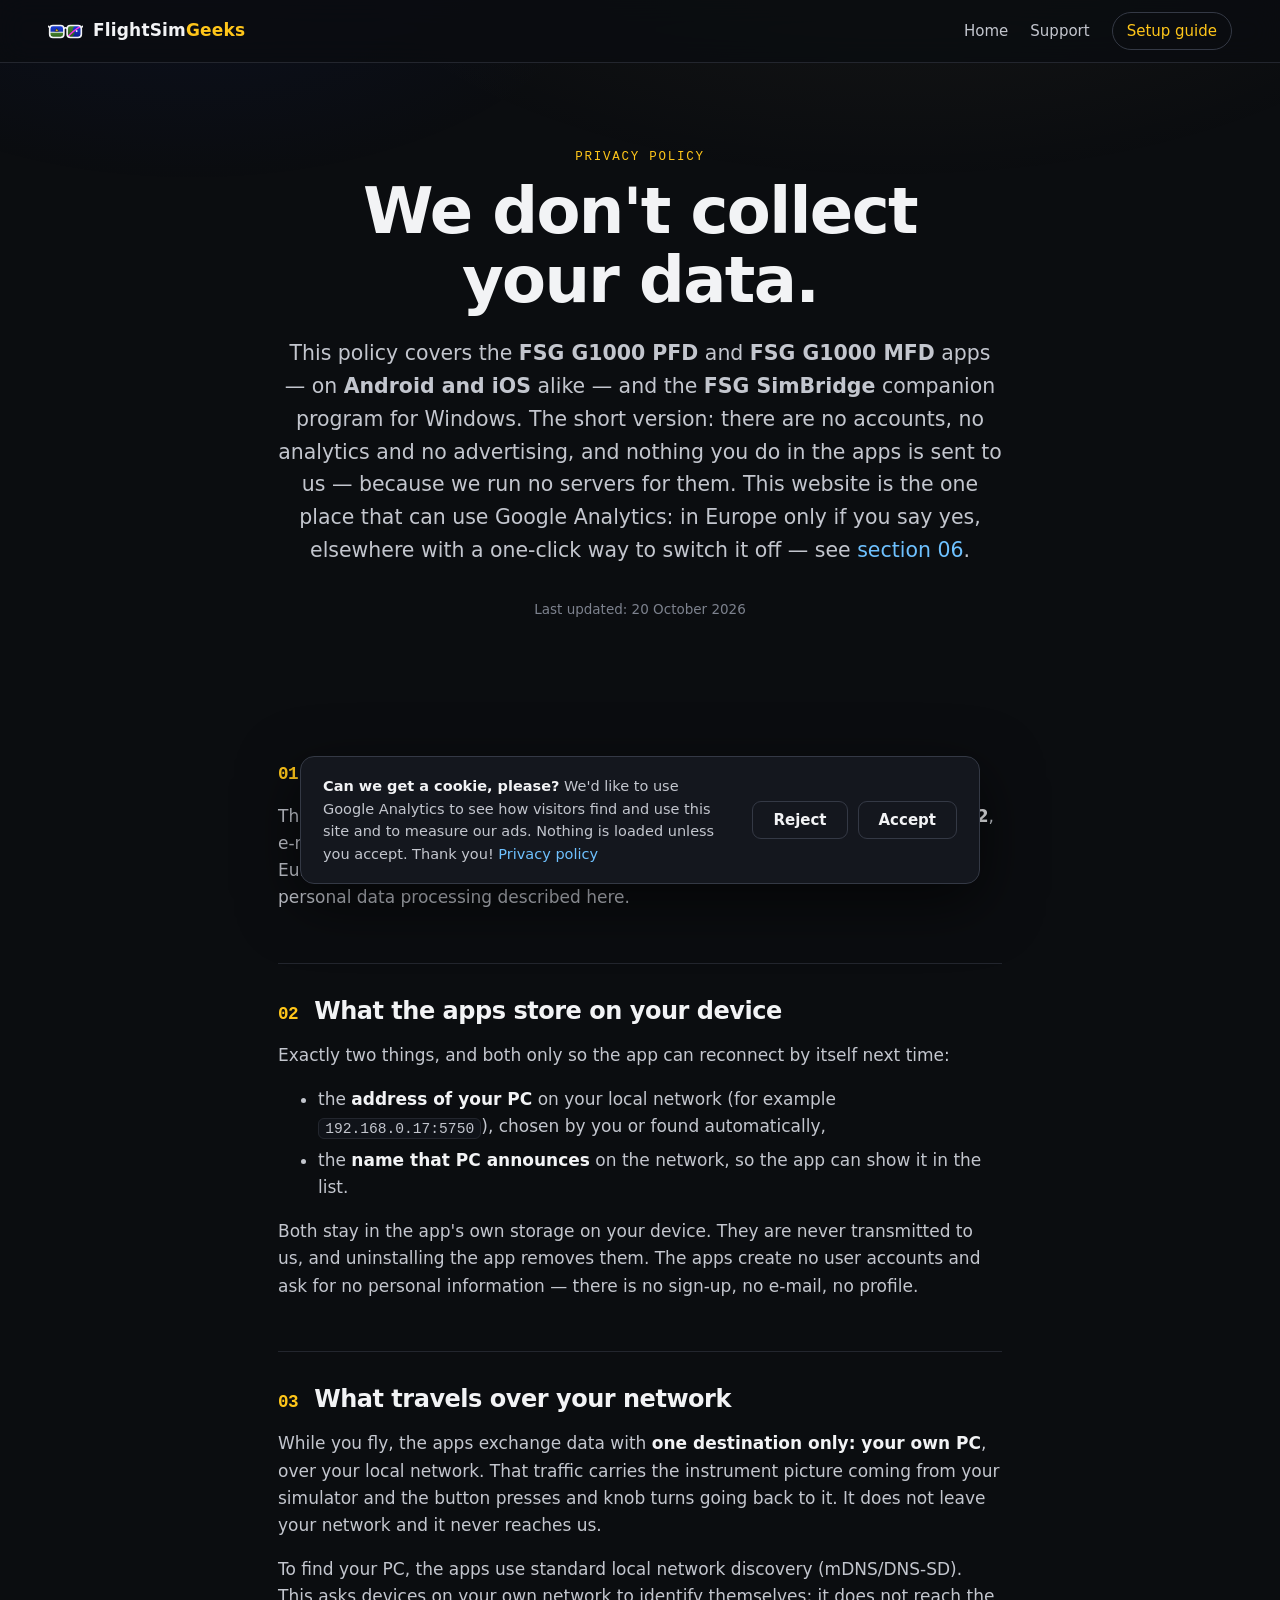
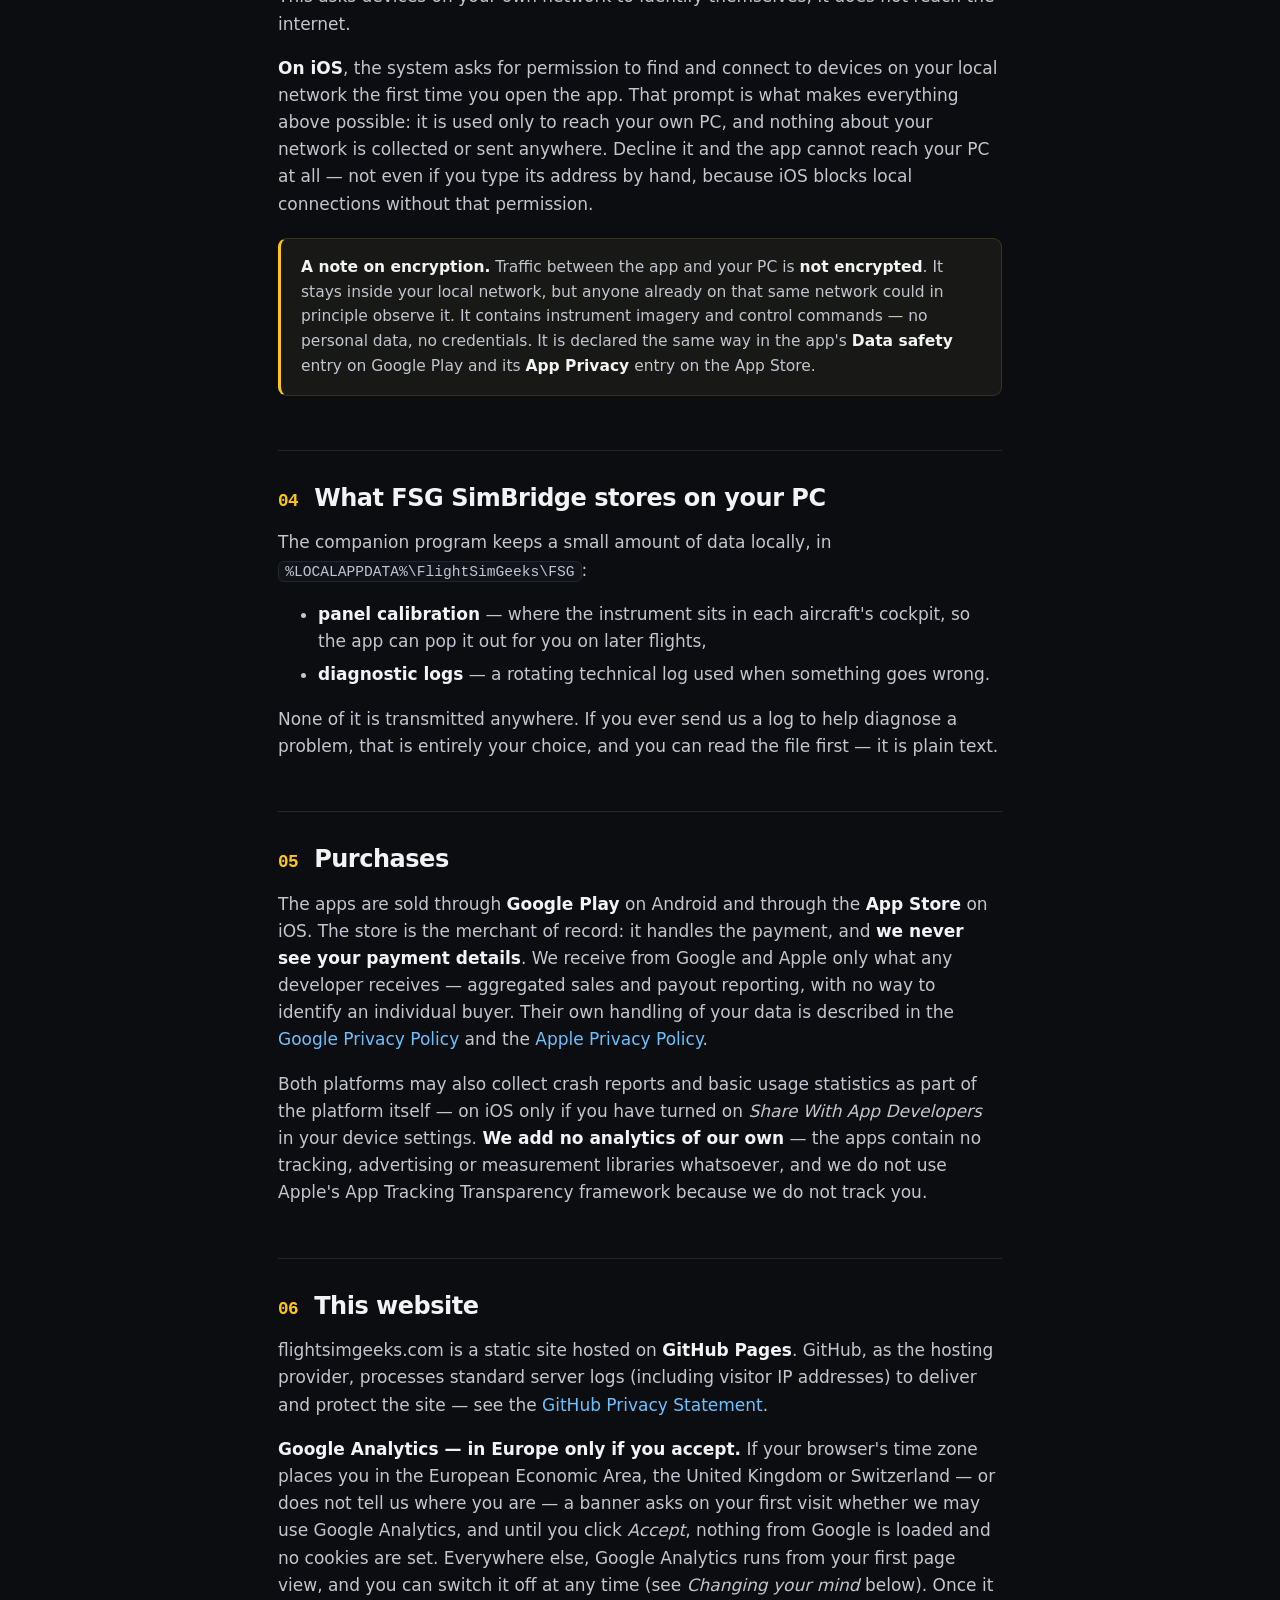
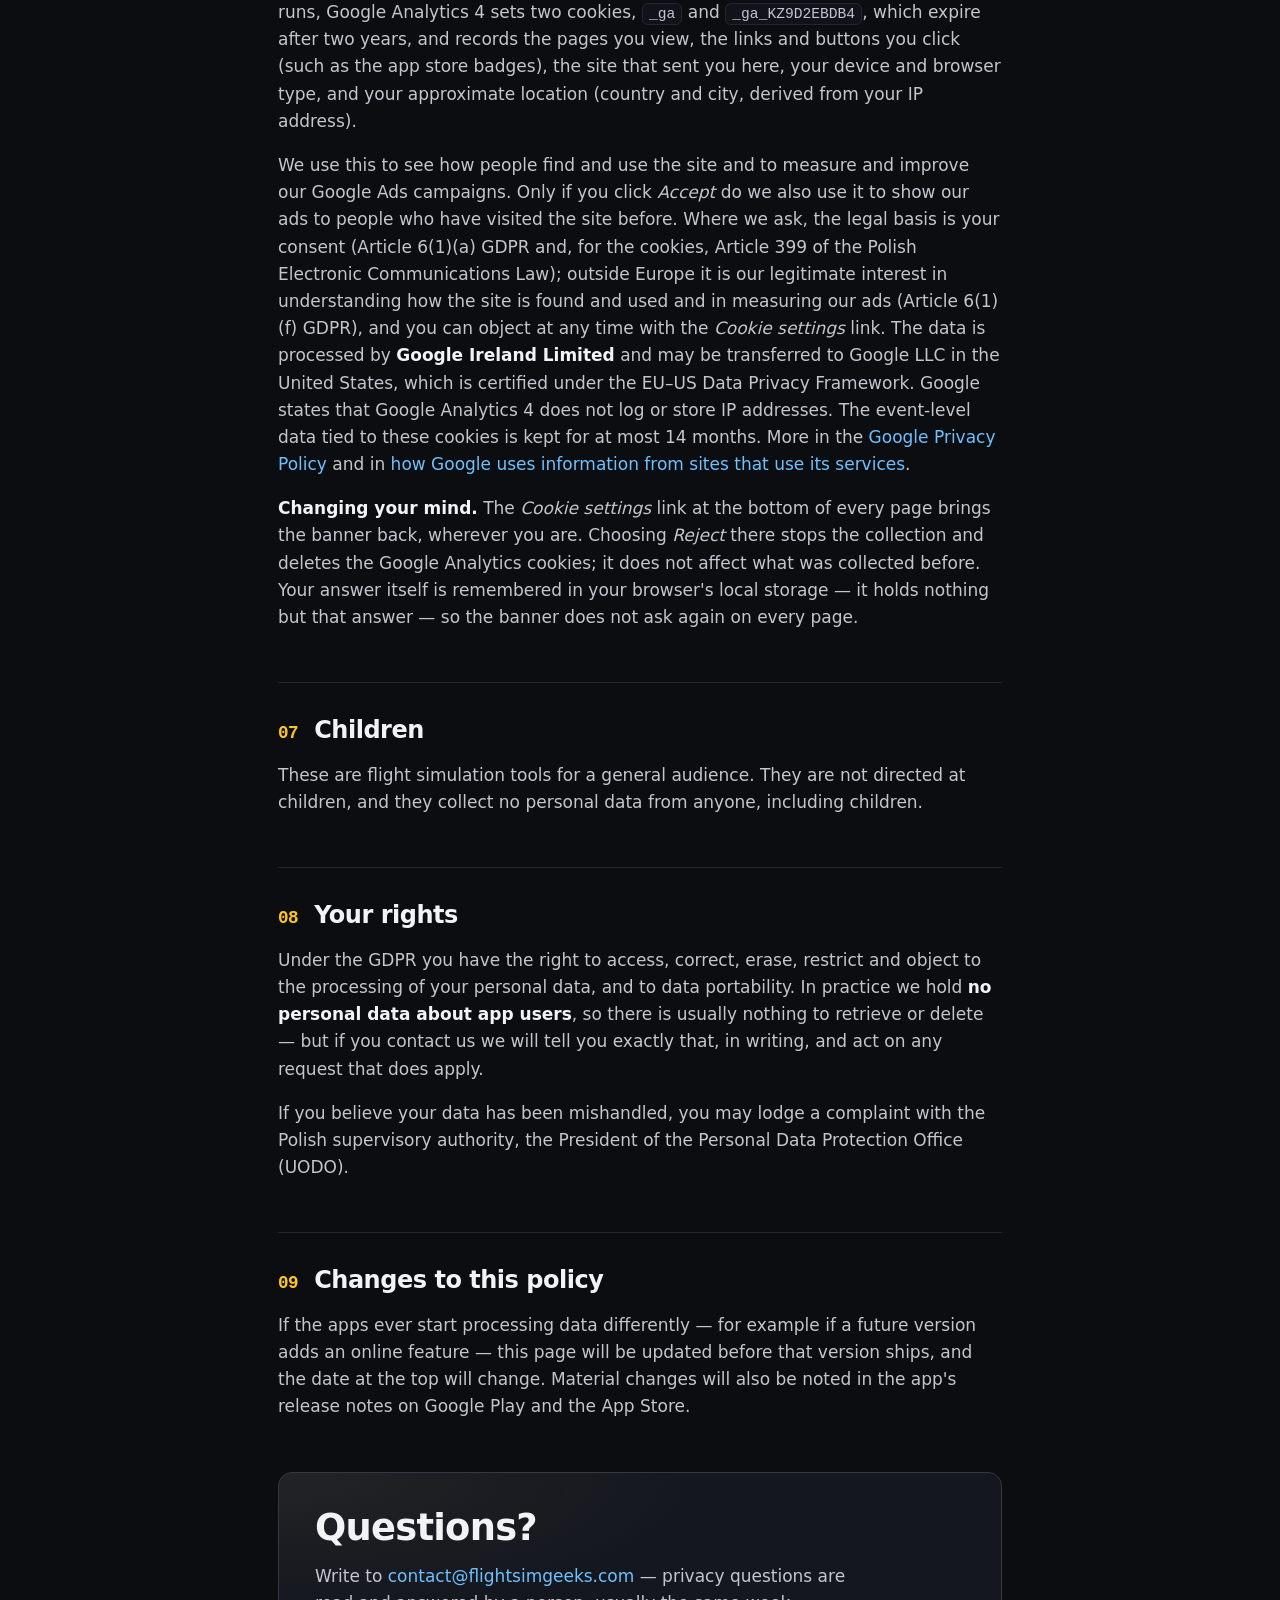
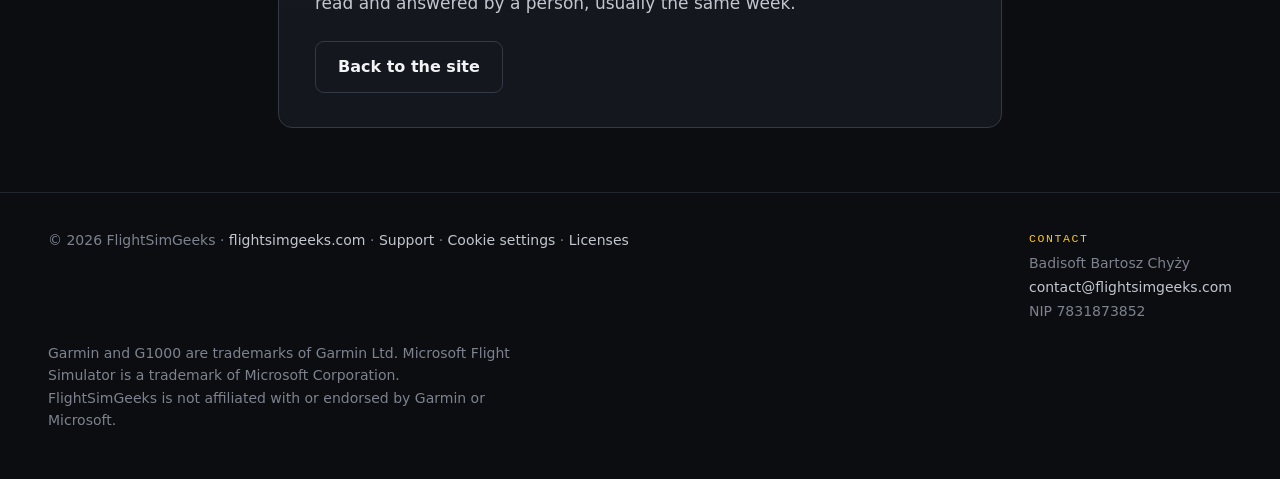
==== commit 8ff2d790: "Cookies UE" ====
--- a/privacy/index.html
+++ b/privacy/index.html
@@ -54,10 +54,10 @@
         <b>Android and iOS</b> alike — and the <b>FSG SimBridge</b> companion program for
         Windows. The short version: there are no accounts, no analytics and no advertising,
         and nothing you do in the apps is sent to us — because we run no servers for them.
-        This website is the one place that can use Google Analytics, and only if you say
-        yes — see <a href="#website">section 06</a>.
+        This website is the one place that can use Google Analytics: in Europe only if you say
+        yes, elsewhere with a one-click way to switch it off — see <a href="#website">section 06</a>.
       </p>
-      <p class="fineprint">Last updated: 19 October 2026</p>
+      <p class="fineprint">Last updated: 20 October 2026</p>
     </div>
   </section>
 
@@ -167,19 +167,26 @@
           <a href="https://docs.github.com/site-policy/privacy-policies/github-general-privacy-statement" rel="noopener">GitHub Privacy Statement</a>.
         </p>
         <p>
-          <b>Google Analytics — only if you accept.</b> On your first visit a banner asks whether
-          we may use Google Analytics. Until you click <i>Accept</i>, nothing from Google is
-          loaded and no cookies are set. If you accept, Google Analytics 4 sets two cookies,
-          <code>_ga</code> and <code>_ga_KZ9D2EBDB4</code>, which expire after two years, and
-          records the pages you view, the links and buttons you click (such as the app store
-          badges), the site that sent you here, your device and browser type, and your
-          approximate location (country and city, derived from your IP address).
-        </p>
-        <p>
-          We use this to see how people find and use the site, and to measure and improve our
-          Google Ads campaigns — which includes showing our ads to people who have visited the
-          site before. The legal basis is your consent (Article 6(1)(a) GDPR and, for the
-          cookies, Article 399 of the Polish Electronic Communications Law). The data is processed
+          <b>Google Analytics — in Europe only if you accept.</b> If your browser's time zone
+          places you in the European Economic Area, the United Kingdom or Switzerland — or does
+          not tell us where you are — a banner asks on your first visit whether we may use Google
+          Analytics, and until you click <i>Accept</i>, nothing from Google is loaded and no
+          cookies are set. Everywhere else, Google Analytics runs from your first page view, and
+          you can switch it off at any time (see <i>Changing your mind</i> below). Once it runs,
+          Google Analytics 4 sets two cookies, <code>_ga</code> and <code>_ga_KZ9D2EBDB4</code>,
+          which expire after two years, and records the pages you view, the links and buttons you
+          click (such as the app store badges), the site that sent you here, your device and
+          browser type, and your approximate location (country and city, derived from your IP
+          address).
+        </p>
+        <p>
+          We use this to see how people find and use the site and to measure and improve our
+          Google Ads campaigns. Only if you click <i>Accept</i> do we also use it to show our ads
+          to people who have visited the site before. Where we ask, the legal basis is your
+          consent (Article 6(1)(a) GDPR and, for the cookies, Article 399 of the Polish Electronic
+          Communications Law); outside Europe it is our legitimate interest in understanding how
+          the site is found and used and in measuring our ads (Article 6(1)(f) GDPR), and you can
+          object at any time with the <i>Cookie settings</i> link. The data is processed
           by <b>Google Ireland Limited</b> and may be transferred to Google LLC in the United
           States, which is certified under the EU–US Data Privacy Framework. Google states that
           Google Analytics 4 does not log or store IP addresses. The event-level data tied to
@@ -189,8 +196,9 @@
         </p>
         <p>
           <b>Changing your mind.</b> The <i>Cookie settings</i> link at the bottom of every page
-          brings the banner back. Choosing <i>Reject</i> there stops the collection and deletes
-          the Google Analytics cookies; it does not affect what was collected before. Your answer
+          brings the banner back, wherever you are. Choosing <i>Reject</i> there stops the
+          collection and deletes the Google Analytics cookies; it does not affect what was
+          collected before. Your answer
           itself is remembered in your browser's local storage — it holds nothing but that
           answer — so the banner does not ask again on every page.
         </p>
